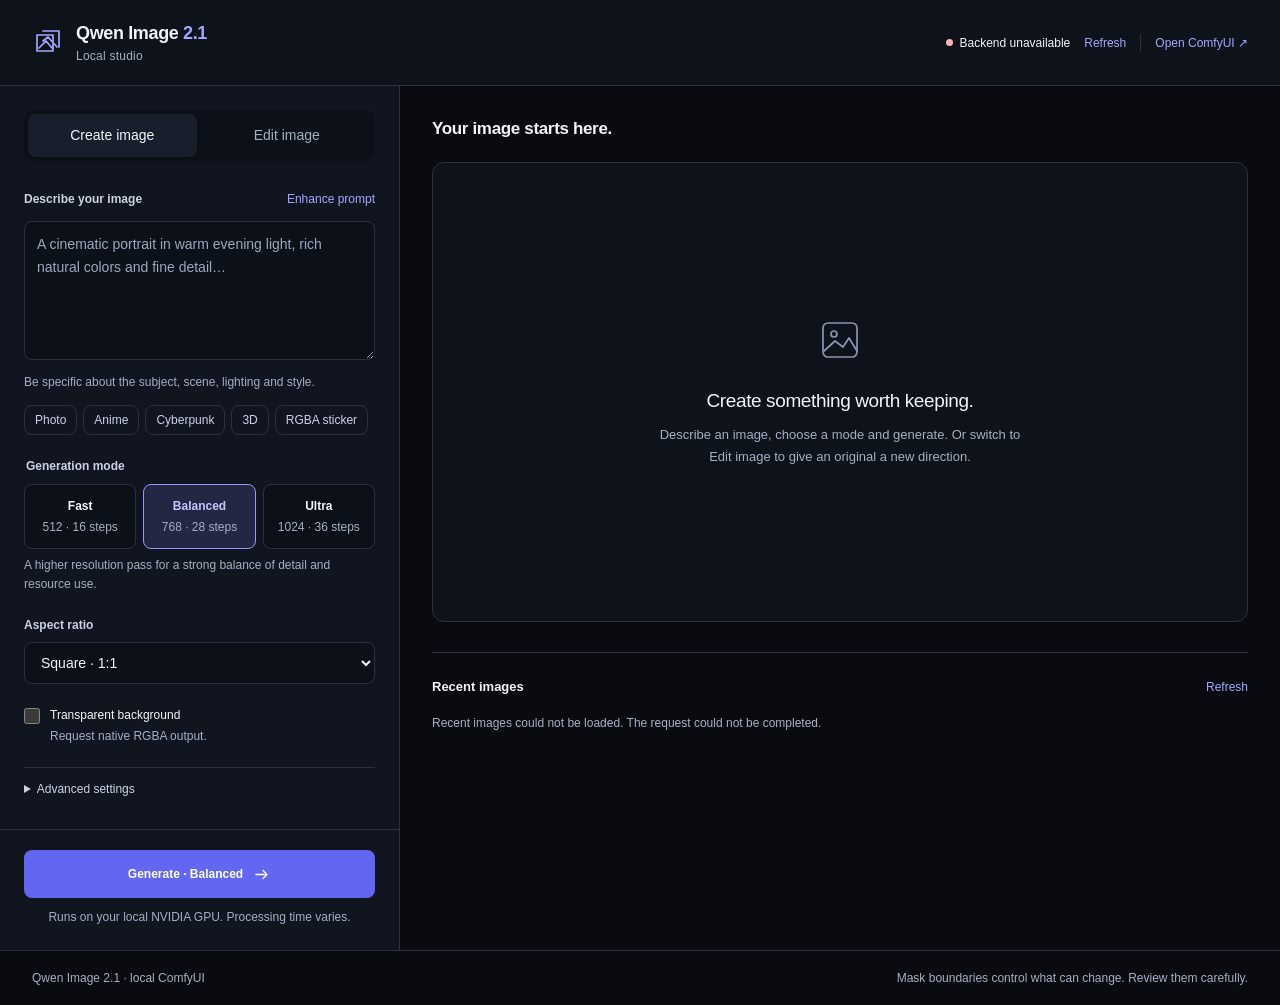
==== web/index.html @ e387edab "Initial commit: Qwen-Image-2.1 Studio with zero-trace privacy, multi-mode inference, and region pres" ====
<!doctype html>
<html lang="en">
<head>
  <meta charset="utf-8">
  <meta name="viewport" content="width=device-width,initial-scale=1">
  <meta name="color-scheme" content="dark">
  <title>Qwen Image 2.1 Studio</title>
  <link rel="stylesheet" href="/web/studio.css">
  <script src="/web/studio.js" defer></script>
</head>
<body>
  <header class="app-header">
    <a class="brand" href="/" aria-label="Qwen Image Studio home"><svg viewBox="0 0 32 32" aria-hidden="true"><path d="M5 8h16v16H5zM11 4h16v16M11 14l5-4 9 10M7 21l7-7 7 8"/></svg><span>Qwen Image <strong>2.1</strong><small>Local studio</small></span></a>
    <div class="header-tools"><span id="backendStatus" class="backend-status">Checking backend…</span><button id="refreshBackend" class="text-button" type="button">Refresh</button><a class="comfy-link" href="http://localhost:8188" target="_blank" rel="noopener">Open ComfyUI <span aria-hidden="true">↗</span></a></div>
  </header>
  <main class="studio-layout">
    <section class="controls" aria-label="Studio controls">
      <div class="task-tabs" role="tablist" aria-label="Workflow"><button id="createTab" class="task-tab selected" type="button" role="tab" aria-selected="true" aria-controls="controlBody" data-task="generate">Create image</button><button id="editTab" class="task-tab" type="button" role="tab" aria-selected="false" aria-controls="controlBody" data-task="edit">Edit image</button></div>
      <form id="studioForm" novalidate>
        <div id="controlBody" class="control-body" role="tabpanel" aria-labelledby="createTab">
          <div id="sourceSection" class="edit-only" hidden>
            <div class="label-row"><label for="sourceInput">Original image</label><button id="removeSource" type="button" class="text-button" hidden>Remove</button></div>
            <label id="sourceDrop" class="upload-zone" for="sourceInput"><svg viewBox="0 0 24 24" aria-hidden="true"><path d="M12 16V4m-4 4 4-4 4 4M4 15v5h16v-5"/></svg><span id="sourceFileLabel">Choose an image or drop it here</span><small>PNG, JPEG or WebP · up to 25 MB</small></label><input id="sourceInput" class="sr-only" type="file" accept="image/png,image/jpeg,image/webp">
            <div id="maskEditor" hidden>
              <div id="sourceStage" class="source-stage"><img id="sourcePreview" alt="Original image for editing"><canvas id="maskOverlay" aria-label="Paint editable image regions. Keyboard users can upload a mask below." tabindex="0"></canvas></div>
              <div class="editor-caption"><span id="sourceDimensions"></span><span>Pink = editable</span></div>
            </div>
          </div>
          <div class="prompt-section">
            <div class="label-row"><label id="promptLabel" for="prompt">Describe your image</label><button id="enhancePrompt" class="text-button" type="button">Enhance prompt</button></div>
            <textarea id="prompt" rows="5" maxlength="4000" required placeholder="A cinematic portrait in warm evening light, rich natural colors and fine detail…" aria-describedby="promptHint"></textarea>
            <p id="promptHint" class="hint">Be specific about the subject, scene, lighting and style.</p>
            <div id="styleChips" class="chips" aria-label="Prompt styles"><button type="button" data-style="photorealistic, natural cinematic lighting, detailed textures">Photo</button><button type="button" data-style="anime illustration, vibrant colors, detailed environment">Anime</button><button type="button" data-style="cyberpunk atmosphere, neon reflections, volumetric light">Cyberpunk</button><button type="button" data-style="cute 3D character, soft studio lighting, clay textures">3D</button><button id="stickerPreset" type="button">RGBA sticker</button></div>
            <div id="editChips" class="chips edit-only" hidden aria-label="Editing examples"><button type="button" data-example="Change my outfit to a black suit. Keep my face, pose, hands and background unchanged.">Black suit</button><button type="button" data-example="Add sunglasses to me. Keep everything else unchanged.">Sunglasses</button><button type="button" data-example="Replace my shoes with white sneakers. Keep everything else unchanged.">Shoes</button><button type="button" data-example="Add a delicate gold necklace. Keep my face and clothing unchanged.">Necklace</button><button type="button" data-example="Change my hairstyle. Keep my facial features, pose and background unchanged.">Hair</button></div>
          </div>
          <div id="editControls" class="edit-only edit-controls" hidden>
            <label class="check-row"><input id="preserve" type="checkbox" checked><span>Protect areas outside the edit mask<small>Copies untouched pixels from your original image.</small></span></label>
            <label for="editRegion">Area to change</label><select id="editRegion"><option value="auto">Detect from instruction</option><option value="outfit">Outfit</option><option value="top">Top / shirt</option><option value="shoes">Shoes</option><option value="eyewear">Eyewear</option><option value="necklace">Necklace</option><option value="hair">Hair</option><option value="background">Background</option><option value="manual">Paint a custom area</option><option value="global">Whole image</option></select>
            <div id="maskControls">
              <button id="findMask" type="button" class="secondary full-width">Find edit area</button>
              <p id="maskMessage" class="hint">Review the suggested area before editing. For new accessories, paint the area where they should appear.</p>
              <div id="brushTools" hidden>
                <div class="brush-actions" aria-label="Mask tools"><button id="paintTool" type="button" class="small-button selected" aria-pressed="true">Paint</button><button id="eraseTool" type="button" class="small-button" aria-pressed="false">Erase</button><button id="undoMask" type="button" class="small-button">Undo</button><button id="clearMask" type="button" class="small-button">Clear</button></div>
                <label class="brush-label" for="brushSize">Brush size <output id="brushValue">5%</output></label><input id="brushSize" type="range" min="1" max="20" value="5">
                <div class="label-row"><label class="mask-upload" for="maskInput">Upload mask PNG</label><input id="maskInput" class="sr-only" type="file" accept="image/png"><button id="acceptMask" type="button" class="secondary">Use reviewed mask</button></div>
                <p class="hint">White mask pixels allow changes; black pixels are protected. Brush input works with mouse, pen or touch.</p>
              </div>
              <p id="maskAccepted" class="success-text" hidden>Reviewed mask ready. Areas outside it will be preserved.</p>
            </div>
            <details><summary>Reference image <span class="muted">optional</span></summary><p class="hint">Add a clothing, accessory or appearance reference. Describe how it should be used in your instruction.</p><label id="referenceDrop" class="upload-zone compact" for="referenceInput"><span id="referenceFileLabel">Choose reference image</span></label><input id="referenceInput" class="sr-only" type="file" accept="image/png,image/jpeg,image/webp"><button id="removeReference" type="button" class="text-button" hidden>Remove reference</button></details>
          </div>
          <fieldset class="mode-fieldset"><legend>Generation mode</legend><div class="mode-buttons"><button type="button" data-mode="fast" aria-pressed="false"><strong>Fast</strong><span id="fastSpec">512 · 16 steps</span></button><button type="button" class="selected" data-mode="balanced" aria-pressed="true"><strong>Balanced</strong><span id="balancedSpec">768 · 28 steps</span></button><button type="button" data-mode="ultra" aria-pressed="false"><strong>Ultra</strong><span id="ultraSpec">1024 · 36 steps</span></button></div><p id="modeDescription" class="hint">A higher resolution pass for a strong balance of detail and resource use.</p></fieldset>
          <div class="generation-settings"><label for="aspectRatio">Aspect ratio</label><select id="aspectRatio"><option value="1:1">Square · 1:1</option><option value="16:9">Landscape · 16:9</option><option value="9:16">Portrait · 9:16</option><option value="4:3">Standard · 4:3</option><option value="3:2">Classic · 3:2</option></select></div>
          <label class="check-row"><input id="transparent" type="checkbox"><span>Transparent background<small>Request native RGBA output.</small></span></label>
          <details class="advanced"><summary>Advanced settings</summary><div class="settings-grid"><div><label for="seed">Seed</label><input id="seed" type="number" min="0" max="9007199254740991" step="1" placeholder="Random"><p class="hint">Keep the same seed to compare changes.</p></div><div><label for="steps">Steps override</label><input id="steps" type="number" min="1" max="100" step="1" placeholder="Mode default"><p class="hint">More steps increase processing time.</p></div></div></details>
          <div id="formError" class="notice error" role="alert" hidden></div>
        </div>
        <div class="run-bar"><button id="runButton" type="submit" class="primary"><span id="runLabel">Generate · Balanced</span><svg viewBox="0 0 24 24" aria-hidden="true"><path d="M5 12h14m-5-5 5 5-5 5"/></svg></button><p class="run-hint">Runs on your local NVIDIA GPU. Processing time varies.</p></div>
      </form>
    </section>
    <section class="output-workspace" aria-label="Image output">
      <div class="workspace-heading"><h1 id="workspaceTitle">Your image starts here.</h1><span id="resultSize" class="muted"></span></div>
      <div id="jobPanel" class="job-panel" aria-live="polite" hidden><div class="job-top"><div><strong id="jobPhase">Queued</strong><p id="jobDetail">Waiting for the local model…</p></div><button id="cancelJob" type="button" class="secondary">Cancel</button></div><progress id="jobProgress" aria-label="Generation progress"></progress><p id="jobElapsed" class="hint">The first run can take longer while models load.</p></div>
      <div id="outputError" class="notice error" role="alert" hidden></div>
      <div id="preview" class="preview">
        <div id="emptyState" class="empty-state"><svg viewBox="0 0 48 48" aria-hidden="true"><rect x="7" y="7" width="34" height="34" rx="5"/><circle cx="18" cy="18" r="3"/><path d="m8 35 11-10 8 6 6-9 8 13"/></svg><h2>Create something worth keeping.</h2><p>Describe an image, choose a mode and generate. Or switch to Edit image to give an original a new direction.</p></div>
        <div id="comparison" class="comparison" hidden><img id="resultImage" alt="Qwen generated result"><img id="beforeImage" class="before-image" alt="Original image before editing" hidden><div id="comparisonLine" class="comparison-line" hidden></div><span id="beforeBadge" class="image-badge before-badge" hidden>Original</span><span id="afterBadge" class="image-badge after-badge" hidden>Edited</span></div>
      </div>
      <div id="resultTools" hidden><div id="comparisonControls" class="comparison-controls" hidden><label for="compareRange">Original / edited</label><input id="compareRange" type="range" min="0" max="100" value="50" aria-label="Reveal original or edited image"><button id="toggleCompare" type="button" class="text-button" aria-pressed="true">Hide original</button></div><div class="result-actions"><a id="downloadImage" class="secondary" href="#" download="qwen-image.png">Download PNG</a><button id="editResult" type="button" class="secondary">Edit this image</button></div><p id="resultSummary" class="result-summary"></p><div id="resultWarnings" class="notice" hidden></div><details class="result-details"><summary>Generation details</summary><pre id="resultMetadata"></pre></details></div>
      <section class="history-section" aria-label="Recent images"><div class="history-heading"><h2>Recent images</h2><button id="refreshHistory" class="text-button" type="button">Refresh</button></div><p id="historyEmpty" class="hint">Your saved creations will appear here.</p><div id="historyGrid" class="history-grid"></div></section>
    </section>
  </main>
  <footer>Qwen Image 2.1 · local ComfyUI <span>Mask boundaries control what can change. Review them carefully.</span></footer>
</body>
</html>
---- web/studio.css ----
:root{color-scheme:dark;--bg:#090b10;--surface:#111520;--surface-high:#191e2c;--field:#0c1019;--border:#2a3040;--text:#f1f5f9;--muted:#a4afc2;--accent:#a3a7ff;--primary:#6366f1;--primary-hover:#7477ff;--error:#ffb3b3;--success:#95dbb8;--radius:12px;--space:20px;font-family:"Plus Jakarta Sans","Segoe UI",sans-serif;font-synthesis:none}
*{box-sizing:border-box}body{margin:0;background:var(--bg);color:var(--text);font-size:14px;line-height:1.5}button,input,textarea,select{font:inherit}button,a,input,textarea,select,summary{ -webkit-tap-highlight-color:transparent}button,a{touch-action:manipulation}button{cursor:pointer}button:disabled{cursor:wait;opacity:.5}a{color:var(--accent);text-underline-offset:3px}input,textarea{caret-color:var(--accent)}::selection{background:#4d5095;color:white}:focus-visible{outline:2px solid var(--accent);outline-offset:3px}[hidden]{display:none!important}h1,h2,p{margin:0}button,select,input,textarea{border-radius:8px}svg{fill:none;stroke:currentColor;stroke-width:1.7;stroke-linecap:round;stroke-linejoin:round}.sr-only{position:absolute;width:1px;height:1px;overflow:hidden;clip:rect(0,0,0,0);white-space:nowrap}.muted,.hint{color:var(--muted)}.hint{font-size:12px;line-height:1.6;margin-top:7px}.success-text{font-size:12px;color:var(--success);margin-top:8px}
.app-header{display:flex;align-items:center;justify-content:space-between;gap:20px;padding:20px 32px;border-bottom:1px solid var(--border);background:#0e121b}.brand{display:flex;align-items:center;gap:12px;text-decoration:none;color:var(--text);font-size:18px;font-weight:600;letter-spacing:-.02em}.brand>svg{width:32px;height:32px;color:var(--accent)}.brand strong{color:var(--accent);font-weight:600}.brand small{display:block;font-size:11px;font-weight:400;letter-spacing:.02em;color:var(--muted)}.header-tools{display:flex;gap:14px;align-items:center;font-size:12px}.backend-status{display:flex;gap:7px;align-items:center;max-width:260px}.backend-status:before{content:"";width:7px;height:7px;border-radius:50%;background:var(--muted);flex:none}.backend-status.ready:before{background:var(--success)}.backend-status.offline:before{background:var(--error)}.comfy-link{text-decoration:none;padding-left:14px;border-left:1px solid var(--border)}
.studio-layout{display:grid;grid-template-columns:400px minmax(0,1fr);max-width:1600px;margin:auto;min-height:calc(100vh - 160px)}.controls{border-right:1px solid var(--border);background:var(--surface)}.task-tabs{display:flex;gap:6px;margin:24px 24px 0;background:var(--field);padding:4px;border-radius:10px}.task-tab{flex:1;border:0;background:transparent;color:var(--muted);padding:11px}.task-tab.selected{background:var(--surface-high);color:var(--text)}.control-body{display:flex;flex-direction:column;gap:22px;padding:24px}.label-row{display:flex;justify-content:space-between;align-items:center;gap:10px;margin-bottom:8px}label,legend{font-size:12px;font-weight:600;color:#cbd3e2}input[type=number],textarea,select{width:100%;background:var(--field);color:var(--text);border:1px solid var(--border);padding:11px 12px}textarea{resize:vertical;min-height:128px;line-height:1.65}input::placeholder,textarea::placeholder{color:#9ca8bd;opacity:1}input:focus,textarea:focus,select:focus{border-color:var(--accent)}.text-button{padding:2px 0;background:none;border:0;color:var(--accent);font-size:12px;min-height:28px}.text-button:hover{text-decoration:underline}.chips{display:flex;gap:6px;flex-wrap:wrap;margin-top:12px}.chips button{background:transparent;color:#cbd3e2;border:1px solid var(--border);padding:5px 10px;font-size:11px}.chips button:hover{background:var(--surface-high);border-color:#5b6280}.upload-zone{display:flex;flex-direction:column;align-items:center;gap:5px;min-height:115px;justify-content:center;text-align:center;border:1px dashed #555e78;border-radius:var(--radius);padding:14px;cursor:pointer;background:var(--field);font-size:12px;overflow-wrap:anywhere}.upload-zone svg{width:24px;height:24px;color:var(--accent);margin-bottom:2px}.upload-zone small{font-size:11px;color:var(--muted);font-weight:400}.upload-zone:hover,.upload-zone.dragging{border-color:var(--accent);background:#191d35}.compact{min-height:65px}.upload-zone:focus-within{outline:2px solid var(--accent)}.source-stage{position:relative;margin-top:14px;background:var(--field);width:100%;border-radius:8px;overflow:hidden}.source-stage img{width:100%;height:auto;display:block}.source-stage canvas{position:absolute;inset:0;width:100%;height:100%;touch-action:none;cursor:crosshair}.editor-caption{display:flex;justify-content:space-between;margin-top:5px;font-size:10px;color:var(--muted);font-variant-numeric:tabular-nums}.editor-caption span:last-child{color:#e6a1d7}.edit-controls{display:flex;flex-direction:column;gap:10px}.check-row{display:flex;gap:10px;align-items:flex-start;color:var(--text);font-size:12px;font-weight:500;cursor:pointer}.check-row input{accent-color:var(--primary);width:16px;height:16px;margin:2px 0 0;flex:none}.check-row small{display:block;color:var(--muted);font-size:11px;font-weight:400;margin-top:3px}.brush-actions{display:flex;gap:6px;margin-top:14px}.small-button{background:var(--field);border:1px solid var(--border);color:var(--muted);padding:7px 10px;font-size:11px;min-height:34px}.small-button.selected{color:var(--accent);border-color:var(--primary);background:#222543}.brush-label{display:flex;justify-content:space-between;margin-top:12px}.mask-upload{color:var(--accent);text-decoration:underline;text-underline-offset:3px;cursor:pointer;font-weight:400}.mode-fieldset{border:0;padding:0;margin:0;min-width:0}.mode-fieldset legend{margin-bottom:9px}.mode-buttons{display:grid;grid-template-columns:repeat(3,minmax(0,1fr));gap:7px}.mode-buttons button{display:flex;flex-direction:column;align-items:center;gap:3px;border:1px solid var(--border);padding:12px 3px;background:var(--field);color:var(--text)}.mode-buttons strong{font-size:12px;font-weight:600}.mode-buttons span{font-size:10px;color:var(--muted);font-variant-numeric:tabular-nums;white-space:nowrap}.mode-buttons button.selected{border-color:#9599ff;background:#242744}.mode-buttons button.selected strong{color:#c4c6ff}.mode-buttons button:hover{border-color:#737995}.settings-grid{display:grid;grid-template-columns:1fr 1fr;gap:12px;margin-top:14px}.generation-settings label{display:block;margin-bottom:8px}details{border-top:1px solid var(--border);padding-top:12px}summary{cursor:pointer;color:#cbd3e2;font-size:12px;min-height:25px}summary .muted{font-weight:400;margin-left:5px}.run-bar{padding:20px 24px 24px;border-top:1px solid var(--border)}.primary,.secondary{display:inline-flex;align-items:center;justify-content:center;gap:9px;min-height:40px;text-decoration:none;font-size:12px;font-weight:600;border-radius:8px;padding:10px 14px}.primary{width:100%;background:var(--primary);color:white;border:0;min-height:48px}.primary svg{width:19px;height:19px}.primary:hover{background:var(--primary-hover)}.primary:active{background:#5255d8}.secondary{border:1px solid #40485d;background:var(--surface-high);color:var(--text)}.secondary:hover{border-color:#69738d;background:#242b3d}.full-width{width:100%}.run-hint{text-align:center;color:var(--muted);font-size:10px;margin-top:10px}.notice{font-size:12px;line-height:1.65;padding:12px 14px;background:#202535;border:1px solid #48516a;border-radius:8px;overflow-wrap:anywhere}.notice.error{color:var(--error);border-color:#71414a;background:#251a22}input[type=range]{width:100%;accent-color:var(--primary);min-height:32px}
.output-workspace{padding:28px 32px;min-width:0;display:flex;flex-direction:column;gap:18px}.workspace-heading{display:flex;align-items:center;justify-content:space-between;gap:15px;min-height:30px}.workspace-heading h1{font-size:17px;font-weight:600;letter-spacing:-.02em}.workspace-heading .muted{font-size:11px;font-variant-numeric:tabular-nums}.preview{background:#0e121b;min-height:460px;display:flex;align-items:center;justify-content:center;position:relative;border:1px solid var(--border);border-radius:var(--radius);overflow:hidden}.empty-state{padding:50px 32px;text-align:center;max-width:440px}.empty-state svg{width:48px;height:48px;color:#8d94b1;margin-bottom:17px}.empty-state h2{font-size:19px;font-weight:500;letter-spacing:-.02em;margin-bottom:8px}.empty-state p{color:var(--muted);font-size:13px;line-height:1.7}.preview.has-image{min-height:320px;background-color:#10141d;background-image:conic-gradient(#191e2a 25%,transparent 0 50%,#191e2a 0 75%,transparent 0);background-size:24px 24px}.comparison{position:relative;display:inline-block;max-width:100%;line-height:0}.comparison>img{display:block;max-width:100%;max-height:740px;object-fit:contain}.comparison .before-image{position:absolute;inset:0;width:100%;height:100%;object-fit:fill;clip-path:inset(0 50% 0 0)}.comparison-line{position:absolute;top:0;bottom:0;left:50%;width:2px;background:white;pointer-events:none}.image-badge{position:absolute;top:12px;background:#090b10d9;color:white;line-height:1.5;font-size:10px;padding:4px 8px;border-radius:5px}.before-badge{left:12px}.after-badge{right:12px}.comparison-controls{display:flex;align-items:center;gap:12px;margin-bottom:14px}.comparison-controls label{font-weight:400;white-space:nowrap}.comparison-controls input{flex:1;min-width:60px}.comparison-controls button{white-space:nowrap}.result-actions{display:flex;flex-wrap:wrap;gap:8px}.result-summary{color:var(--muted);font-size:11px;line-height:1.7;margin-top:13px;overflow-wrap:anywhere}.result-details{margin-top:14px}.result-details pre{font-family:Consolas,monospace;white-space:pre-wrap;overflow-wrap:anywhere;max-height:300px;overflow:auto;color:var(--muted);font-size:11px;line-height:1.6;padding:12px 0;margin:0}.job-panel{padding:16px;background:var(--surface);border:1px solid var(--border);border-radius:var(--radius)}.job-top{display:flex;align-items:center;justify-content:space-between;gap:16px}.job-top strong{font-size:13px;font-weight:600}.job-top p{font-size:11px;color:var(--muted);margin-top:4px}.job-panel progress{width:100%;height:5px;accent-color:var(--primary);display:block;margin-top:14px}.job-panel .hint{font-variant-numeric:tabular-nums}.history-section{margin-top:12px;border-top:1px solid var(--border);padding-top:20px}.history-heading{display:flex;justify-content:space-between;align-items:center;margin-bottom:13px}.history-heading h2{font-size:13px;font-weight:600}.history-grid{display:grid;grid-template-columns:repeat(auto-fill,minmax(116px,1fr));gap:12px}.history-item{min-width:0}.history-image{display:block;border:1px solid var(--border);background:var(--surface);padding:0;width:100%;border-radius:8px;overflow:hidden;aspect-ratio:1}.history-image img{display:block;object-fit:cover;width:100%;height:100%}.history-image:hover{border-color:var(--accent)}.history-item p{font-size:10px;margin-top:6px;color:var(--muted);white-space:nowrap;overflow:hidden;text-overflow:ellipsis}.history-item .text-button{font-size:10px}.history-toolbar{display:flex;justify-content:space-between;gap:6px}footer{display:flex;justify-content:space-between;gap:20px;padding:18px 32px;border-top:1px solid var(--border);font-size:10px;color:var(--muted)}
@media(min-width:1500px){.studio-layout{grid-template-columns:440px minmax(0,1fr)}.control-body{padding:28px}.task-tabs{margin:28px 28px 0}.run-bar{padding:24px 28px}.output-workspace{padding:32px 40px}}@media(max-width:1050px){.studio-layout{grid-template-columns:350px minmax(0,1fr)}.app-header{padding:18px 20px}.output-workspace{padding:24px 20px}.control-body{padding:20px}.task-tabs{margin:20px 20px 0}.run-bar{padding:18px 20px}.header-tools{gap:10px}.backend-status{max-width:180px}.preview{min-height:420px}.history-grid{grid-template-columns:repeat(auto-fill,minmax(90px,1fr))}}@media(max-width:760px){.studio-layout{display:block}.controls{border-right:0;border-bottom:1px solid var(--border)}.app-header{align-items:flex-start;gap:15px;flex-wrap:wrap}.header-tools{width:100%;justify-content:flex-start}.backend-status{max-width:none;flex:1}.brand{font-size:17px}.task-tabs{margin-top:20px}.control-body{gap:20px}.output-workspace{padding:24px 20px}.preview{min-height:350px}.preview.has-image{min-height:180px}.comparison>img{max-height:650px}.empty-state{padding:35px 25px}.workspace-heading h1{font-size:16px}.comparison-controls{flex-wrap:wrap;gap:8px}.comparison-controls label{font-size:11px}.comparison-controls button{font-size:11px}.history-grid{grid-template-columns:repeat(3,minmax(0,1fr))}footer{padding:18px 20px;flex-direction:column;gap:6px}.run-bar{padding-bottom:20px}.source-stage{max-width:420px;margin-left:auto;margin-right:auto}.mode-buttons span{font-size:11px}}@media(prefers-reduced-motion:no-preference){button,a{transition:background-color 150ms ease-out,border-color 150ms ease-out,color 150ms ease-out}.job-panel{animation:status-appear 180ms ease-out}@keyframes status-appear{from{opacity:.7}to{opacity:1}}}
.brand small,.upload-zone small,.check-row small,.editor-caption,.mode-buttons span,.run-hint,.workspace-heading .muted,.image-badge,.result-summary,.result-details pre,.job-top p,.history-item p,.history-item .text-button,footer,.chips button,.small-button{font-size:12px}
.controls:has(#sourceInput:focus-visible) #sourceDrop,.controls:has(#referenceInput:focus-visible) #referenceDrop,.label-row:has(#maskInput:focus-visible) .mask-upload{outline:2px solid var(--accent);outline-offset:3px}
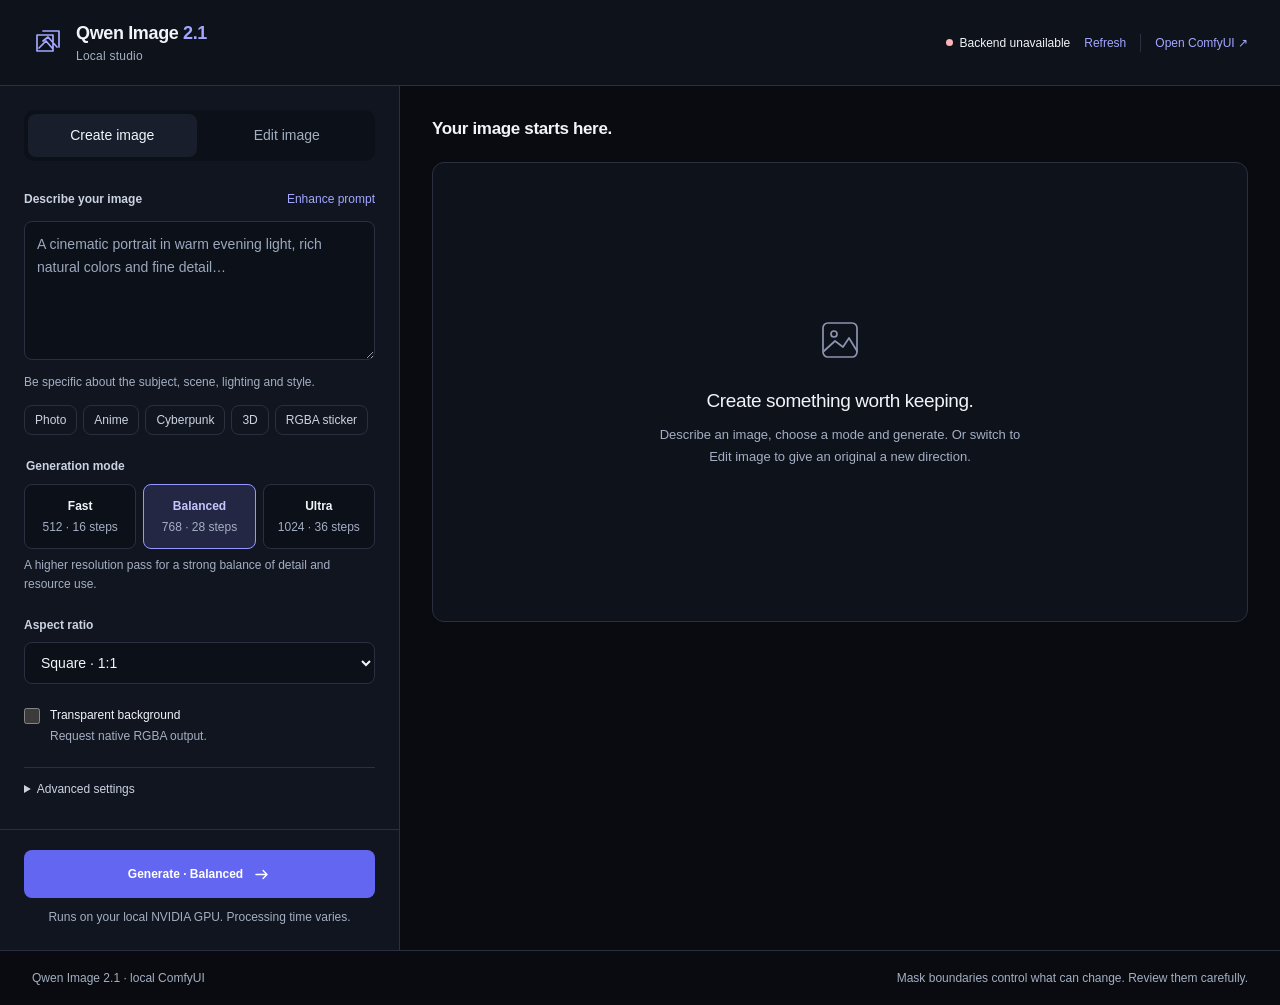
==== commit add4e641: "Add all-in-one run_all.bat launcher and enhance start_studio.bat" ====
--- a/web/index.html
+++ b/web/index.html
@@ -67,7 +67,6 @@
         <div id="comparison" class="comparison" hidden><img id="resultImage" alt="Qwen generated result"><img id="beforeImage" class="before-image" alt="Original image before editing" hidden><div id="comparisonLine" class="comparison-line" hidden></div><span id="beforeBadge" class="image-badge before-badge" hidden>Original</span><span id="afterBadge" class="image-badge after-badge" hidden>Edited</span></div>
       </div>
       <div id="resultTools" hidden><div id="comparisonControls" class="comparison-controls" hidden><label for="compareRange">Original / edited</label><input id="compareRange" type="range" min="0" max="100" value="50" aria-label="Reveal original or edited image"><button id="toggleCompare" type="button" class="text-button" aria-pressed="true">Hide original</button></div><div class="result-actions"><a id="downloadImage" class="secondary" href="#" download="qwen-image.png">Download PNG</a><button id="editResult" type="button" class="secondary">Edit this image</button></div><p id="resultSummary" class="result-summary"></p><div id="resultWarnings" class="notice" hidden></div><details class="result-details"><summary>Generation details</summary><pre id="resultMetadata"></pre></details></div>
-      <section class="history-section" aria-label="Recent images"><div class="history-heading"><h2>Recent images</h2><button id="refreshHistory" class="text-button" type="button">Refresh</button></div><p id="historyEmpty" class="hint">Your saved creations will appear here.</p><div id="historyGrid" class="history-grid"></div></section>
     </section>
   </main>
   <footer>Qwen Image 2.1 · local ComfyUI <span>Mask boundaries control what can change. Review them carefully.</span></footer>
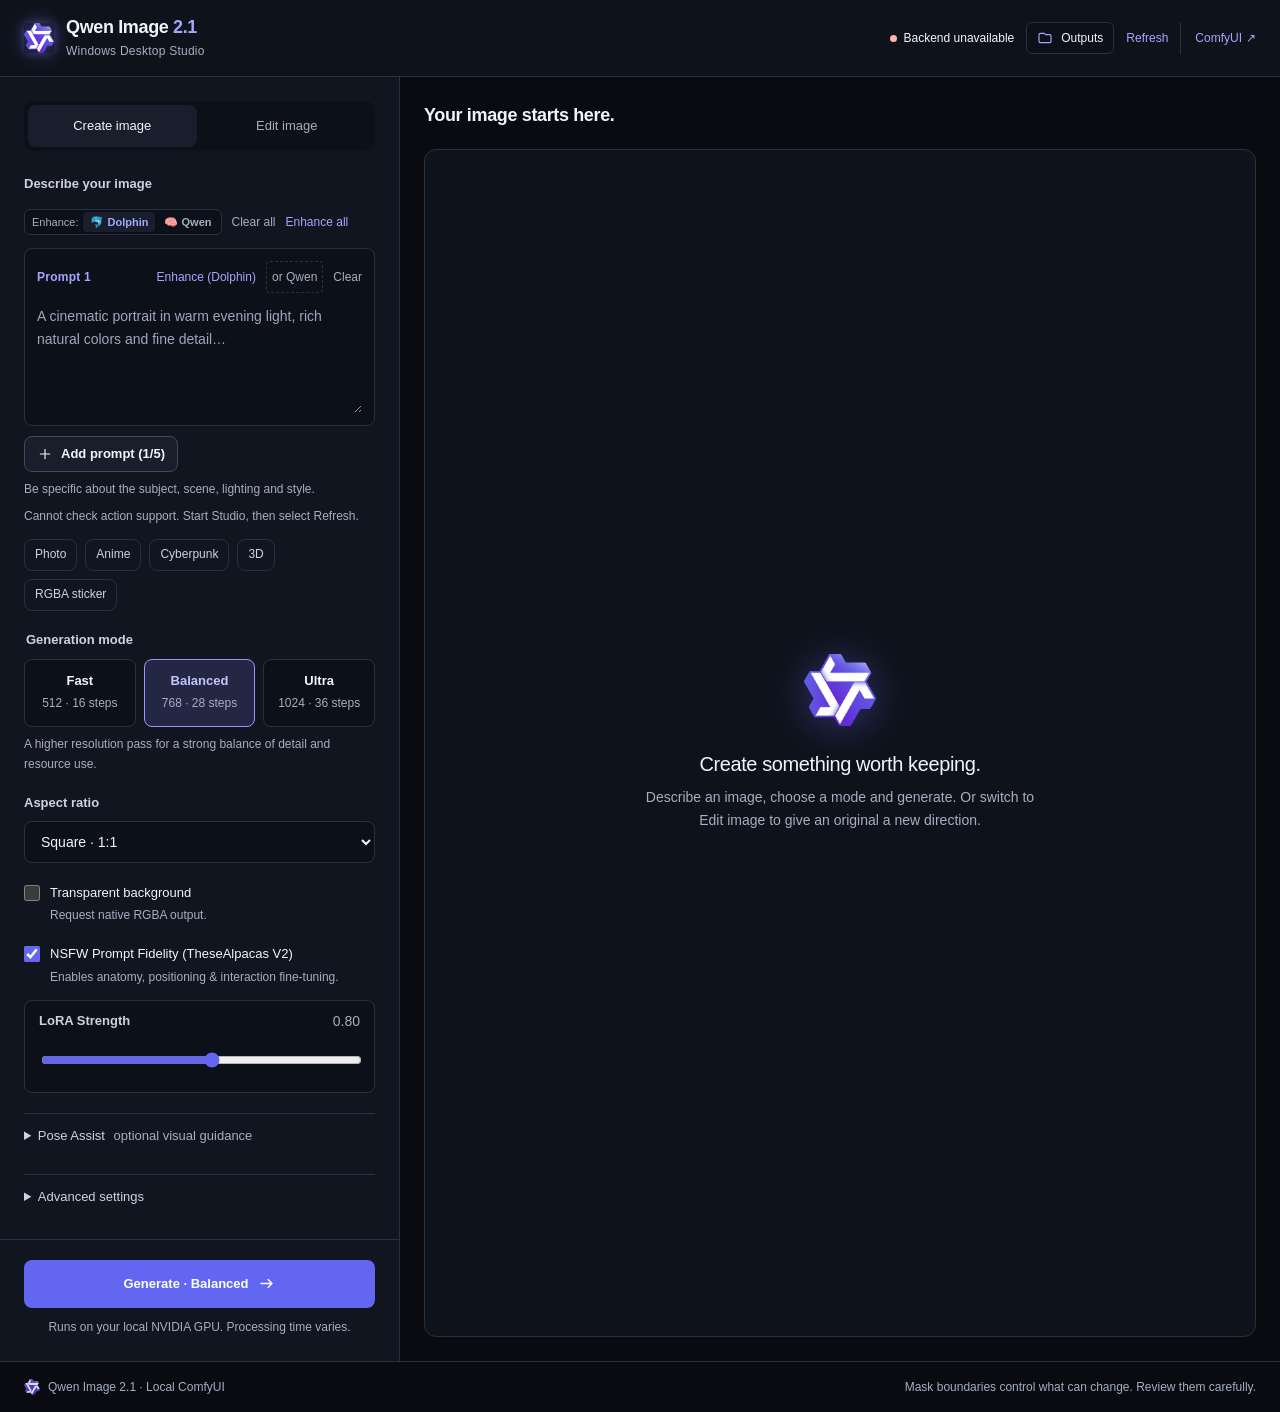
==== commit 40dd5f95: "feat: Clean codebase, remove redundant artifacts, and update studio modules" ====
--- a/web/index.html
+++ b/web/index.html
@@ -5,18 +5,36 @@
   <meta name="viewport" content="width=device-width,initial-scale=1">
   <meta name="color-scheme" content="dark">
   <title>Qwen Image 2.1 Studio</title>
-  <link rel="stylesheet" href="/web/studio.css">
-  <script src="/web/studio.js" defer></script>
+  <link rel="icon" type="image/x-icon" href="/web/favicon.ico">
+  <link rel="shortcut icon" href="/web/favicon.ico">
+  <link rel="stylesheet" href="/web/studio.css?v=prompt-cleanup-v1">
+  <link rel="stylesheet" href="/web/layout.css?v=pose-assist-description-1">
+  <script src="/web/studio.js?v=pose-assist-description-1" defer></script>
 </head>
 <body>
   <header class="app-header">
-    <a class="brand" href="/" aria-label="Qwen Image Studio home"><svg viewBox="0 0 32 32" aria-hidden="true"><path d="M5 8h16v16H5zM11 4h16v16M11 14l5-4 9 10M7 21l7-7 7 8"/></svg><span>Qwen Image <strong>2.1</strong><small>Local studio</small></span></a>
-    <div class="header-tools"><span id="backendStatus" class="backend-status">Checking backend…</span><button id="refreshBackend" class="text-button" type="button">Refresh</button><a class="comfy-link" href="http://localhost:8188" target="_blank" rel="noopener">Open ComfyUI <span aria-hidden="true">↗</span></a></div>
+    <a class="brand" href="/" aria-label="Qwen Image Studio home">
+      <img src="/assets/qwen_icon.png" class="brand-icon qwen-brand-logo" alt="Qwen" width="30" height="30">
+      <span>Qwen Image <strong>2.1</strong><small>Windows Desktop Studio</small></span>
+    </a>
+    <div class="header-tools">
+      <div id="hardwareStats" class="hardware-stats">
+        <span id="gpuStatBadge" class="hw-badge" hidden><span class="hw-dot"></span><span id="gpuStatText">GPU</span></span>
+        <span id="ramStatBadge" class="hw-badge hw-badge-secondary" hidden><span id="ramStatText">RAM</span></span>
+      </div>
+      <span id="backendStatus" class="backend-status">Checking backend…</span>
+      <button id="openOutputsFolder" class="header-action-button" type="button" title="Open Outputs Folder in Windows File Explorer (Ctrl+Shift+O)">
+        <svg viewBox="0 0 24 24" aria-hidden="true" width="13" height="13"><path d="M3 7v10a2 2 0 002 2h14a2 2 0 002-2V9a2 2 0 00-2-2h-6l-2-2H5a2 2 0 00-2 2z"/></svg>
+        <span>Outputs</span>
+      </button>
+      <button id="refreshBackend" class="text-button" type="button">Refresh</button>
+      <a class="comfy-link" href="http://localhost:8188" target="_blank" rel="noopener">ComfyUI <span aria-hidden="true">↗</span></a>
+    </div>
   </header>
   <main class="studio-layout">
     <section class="controls" aria-label="Studio controls">
       <div class="task-tabs" role="tablist" aria-label="Workflow"><button id="createTab" class="task-tab selected" type="button" role="tab" aria-selected="true" aria-controls="controlBody" data-task="generate">Create image</button><button id="editTab" class="task-tab" type="button" role="tab" aria-selected="false" aria-controls="controlBody" data-task="edit">Edit image</button></div>
-      <form id="studioForm" novalidate>
+      <form id="studioForm" novalidate autocomplete="off">
         <div id="controlBody" class="control-body" role="tabpanel" aria-labelledby="createTab">
           <div id="sourceSection" class="edit-only" hidden>
             <div class="label-row"><label for="sourceInput">Original image</label><button id="removeSource" type="button" class="text-button" hidden>Remove</button></div>
@@ -27,32 +45,111 @@
             </div>
           </div>
           <div class="prompt-section">
-            <div class="label-row"><label id="promptLabel" for="prompt">Describe your image</label><button id="enhancePrompt" class="text-button" type="button">Enhance prompt</button></div>
-            <textarea id="prompt" rows="5" maxlength="4000" required placeholder="A cinematic portrait in warm evening light, rich natural colors and fine detail…" aria-describedby="promptHint"></textarea>
+            <div class="label-row">
+              <label id="promptLabel" for="prompt">Describe your image</label>
+              <div class="prompt-header-actions">
+                <div class="enhancer-selector" id="enhancerSelector" role="group" aria-label="Enhancer model selection" title="Choose which model enhances your prompts">
+                  <span class="enhancer-selector-label">Enhance:</span>
+                  <button type="button" id="enhancerDolphinBtn" class="enhancer-toggle-btn active" data-enhancer="dolphin" title="Enhance prompts with Dolphin (Creative, detailed rewrite)">🐬 Dolphin</button>
+                  <button type="button" id="enhancerQwenBtn" class="enhancer-toggle-btn" data-enhancer="qwen" title="Expand existing subjects and actions into a Qwen-ready description without choosing a new style">🧠 Qwen</button>
+                </div>
+                <button id="clearAllPromptsBtn" class="text-button" type="button" title="Clear all prompts">Clear all</button>
+                <button id="enhanceAllBtn" class="text-button" type="button" title="Enhance all entered prompts using the local prompt enhancer">Enhance all</button>
+                <button id="undoEnhanceAllBtn" class="text-button" type="button" hidden>Undo all</button>
+              </div>
+            </div>
+            <p id="enhanceAllStatus" class="hint" role="status" hidden></p>
+            <div id="promptsList" class="prompts-list" role="list" aria-label="List of prompts">
+              <!-- Cards dynamically managed by studio.js -->
+              <div class="prompt-card" data-index="0" role="listitem">
+                <div class="prompt-card-header">
+                  <span class="prompt-card-label">Prompt 1</span>
+                  <div class="prompt-card-tools">
+                    <button type="button" class="text-button card-enhance-btn" data-action="enhance">Enhance</button>
+                    <button type="button" class="text-button card-alt-enhance-btn" data-action="alt-enhance" title="Enhance with alternate model">or Qwen</button>
+                    <button type="button" class="text-button card-undo-btn" data-action="undo" hidden>Undo</button>
+                    <button type="button" class="text-button card-clear-btn" data-action="clear" title="Clear prompt 1">Clear</button>
+                    <button type="button" class="text-button card-remove-btn" data-action="remove" hidden aria-label="Remove prompt 1">Remove</button>
+                  </div>
+                </div>
+                <textarea id="prompt" class="prompt-textarea" rows="4" maxlength="4000" required placeholder="A cinematic portrait in warm evening light, rich natural colors and fine detail…" aria-describedby="promptHint" autocomplete="off" spellcheck="false"></textarea>
+                <p class="card-status hint" role="status" hidden></p>
+              </div>
+            </div>
+            <div class="prompt-list-controls">
+              <button id="addPromptBtn" class="secondary small-button" type="button">
+                <svg viewBox="0 0 24 24" aria-hidden="true" width="16" height="16"><path d="M12 5v14M5 12h14"/></svg><span>Add prompt (<span id="promptCount">1</span>/5)</span>
+              </button>
+            </div>
             <p id="promptHint" class="hint">Be specific about the subject, scene, lighting and style.</p>
+            <p id="actionUnderstandingStatus" class="hint" role="status">Checking action and body-part support…</p>
             <div id="styleChips" class="chips" aria-label="Prompt styles"><button type="button" data-style="photorealistic, natural cinematic lighting, detailed textures">Photo</button><button type="button" data-style="anime illustration, vibrant colors, detailed environment">Anime</button><button type="button" data-style="cyberpunk atmosphere, neon reflections, volumetric light">Cyberpunk</button><button type="button" data-style="cute 3D character, soft studio lighting, clay textures">3D</button><button id="stickerPreset" type="button">RGBA sticker</button></div>
             <div id="editChips" class="chips edit-only" hidden aria-label="Editing examples"><button type="button" data-example="Change my outfit to a black suit. Keep my face, pose, hands and background unchanged.">Black suit</button><button type="button" data-example="Add sunglasses to me. Keep everything else unchanged.">Sunglasses</button><button type="button" data-example="Replace my shoes with white sneakers. Keep everything else unchanged.">Shoes</button><button type="button" data-example="Add a delicate gold necklace. Keep my face and clothing unchanged.">Necklace</button><button type="button" data-example="Change my hairstyle. Keep my facial features, pose and background unchanged.">Hair</button></div>
           </div>
           <div id="editControls" class="edit-only edit-controls" hidden>
             <label class="check-row"><input id="preserve" type="checkbox" checked><span>Protect areas outside the edit mask<small>Copies untouched pixels from your original image.</small></span></label>
-            <label for="editRegion">Area to change</label><select id="editRegion"><option value="auto">Detect from instruction</option><option value="outfit">Outfit</option><option value="top">Top / shirt</option><option value="shoes">Shoes</option><option value="eyewear">Eyewear</option><option value="necklace">Necklace</option><option value="hair">Hair</option><option value="background">Background</option><option value="manual">Paint a custom area</option><option value="global">Whole image</option></select>
-            <div id="maskControls">
-              <button id="findMask" type="button" class="secondary full-width">Find edit area</button>
-              <p id="maskMessage" class="hint">Review the suggested area before editing. For new accessories, paint the area where they should appear.</p>
-              <div id="brushTools" hidden>
-                <div class="brush-actions" aria-label="Mask tools"><button id="paintTool" type="button" class="small-button selected" aria-pressed="true">Paint</button><button id="eraseTool" type="button" class="small-button" aria-pressed="false">Erase</button><button id="undoMask" type="button" class="small-button">Undo</button><button id="clearMask" type="button" class="small-button">Clear</button></div>
-                <label class="brush-label" for="brushSize">Brush size <output id="brushValue">5%</output></label><input id="brushSize" type="range" min="1" max="20" value="5">
-                <div class="label-row"><label class="mask-upload" for="maskInput">Upload mask PNG</label><input id="maskInput" class="sr-only" type="file" accept="image/png"><button id="acceptMask" type="button" class="secondary">Use reviewed mask</button></div>
-                <p class="hint">White mask pixels allow changes; black pixels are protected. Brush input works with mouse, pen or touch.</p>
-              </div>
-              <p id="maskAccepted" class="success-text" hidden>Reviewed mask ready. Areas outside it will be preserved.</p>
-            </div>
+            <label for="editRegion">Area to change</label>
+            <select id="editRegion">
+              <option value="auto">Detect from instruction (Automatic)</option>
+              <option value="outfit">Outfit / Clothes</option>
+              <option value="top">Top / Shirt / Jacket</option>
+              <option value="shoes">Shoes / Footwear</option>
+              <option value="eyewear">Eyewear / Sunglasses</option>
+              <option value="necklace">Necklace / Pendant</option>
+              <option value="hair">Hair / Hairstyle</option>
+              <option value="background">Background</option>
+              <option value="manual">Paint a custom area</option>
+              <option value="global">Whole image (Global edit)</option>
+            </select>
+            <p id="maskMessage" class="hint">Auto detects supported clothes/accessory areas. Movement edits use the whole image; exact outside-pixel preservation requires a reviewed mask.</p>
+            <div id="repairControls" hidden><label for="repairKind">Repair target</label><select id="repairKind"><option value="hand">Hand / wrist</option><option value="leg">Leg / foot</option><option value="contact">Interaction / contact</option></select><p id="repairHint" class="hint">Paint the defect and enough connected joint/context. Review the mask before submitting one repair.</p><button id="cancelRepair" type="button" class="text-button">Leave repair mode</button></div>
+            <details id="manualMaskDetails" class="manual-mask-details">
+              <summary>Manual mask adjustments <span class="muted">optional override</span></summary>
+              <div id="maskControls">
+                <button id="findMask" type="button" class="secondary full-width">Preview auto edit area</button>
+                <div id="brushTools">
+                  <div class="brush-actions" aria-label="Mask tools">
+                    <button id="paintTool" type="button" class="small-button selected" aria-pressed="true">Paint</button>
+                    <button id="eraseTool" type="button" class="small-button" aria-pressed="false">Erase</button>
+                    <button id="undoMask" type="button" class="small-button">Undo</button>
+                    <button id="clearMask" type="button" class="small-button">Clear</button>
+                  </div>
+                  <label class="brush-label" for="brushSize">Brush size <output id="brushValue">5%</output></label>
+                  <input id="brushSize" type="range" min="1" max="20" value="5">
+                  <div class="label-row">
+                    <label class="mask-upload" for="maskInput">Upload mask PNG</label>
+                    <input id="maskInput" class="sr-only" type="file" accept="image/png">
+                    <button id="acceptMask" type="button" class="secondary">Use manual mask</button>
+                  </div>
+                  <p class="hint">White = change; black = preserve original. Paint directly with mouse or touch.</p>
+                </div>
+                <p id="maskAccepted" class="success-text" hidden>Manual mask active. It will override automatic detection.</p>
+              </div>
+            </details>
             <details><summary>Reference image <span class="muted">optional</span></summary><p class="hint">Add a clothing, accessory or appearance reference. Describe how it should be used in your instruction.</p><label id="referenceDrop" class="upload-zone compact" for="referenceInput"><span id="referenceFileLabel">Choose reference image</span></label><input id="referenceInput" class="sr-only" type="file" accept="image/png,image/jpeg,image/webp"><button id="removeReference" type="button" class="text-button" hidden>Remove reference</button></details>
           </div>
           <fieldset class="mode-fieldset"><legend>Generation mode</legend><div class="mode-buttons"><button type="button" data-mode="fast" aria-pressed="false"><strong>Fast</strong><span id="fastSpec">512 · 16 steps</span></button><button type="button" class="selected" data-mode="balanced" aria-pressed="true"><strong>Balanced</strong><span id="balancedSpec">768 · 28 steps</span></button><button type="button" data-mode="ultra" aria-pressed="false"><strong>Ultra</strong><span id="ultraSpec">1024 · 36 steps</span></button></div><p id="modeDescription" class="hint">A higher resolution pass for a strong balance of detail and resource use.</p></fieldset>
-          <div class="generation-settings"><label for="aspectRatio">Aspect ratio</label><select id="aspectRatio"><option value="1:1">Square · 1:1</option><option value="16:9">Landscape · 16:9</option><option value="9:16">Portrait · 9:16</option><option value="4:3">Standard · 4:3</option><option value="3:2">Classic · 3:2</option></select></div>
+          <div class="generation-settings"><label for="aspectRatio">Aspect ratio</label><select id="aspectRatio"><option value="1:1">Square · 1:1</option><option value="16:9">Landscape · 16:9</option><option value="9:16">Portrait · 9:16</option><option value="4:3">Standard · 4:3</option><option value="3:4">Standard portrait · 3:4</option><option value="3:2">Classic · 3:2</option><option value="2:3">Classic portrait · 2:3</option></select></div>
           <label class="check-row"><input id="transparent" type="checkbox"><span>Transparent background<small>Request native RGBA output.</small></span></label>
-          <details class="advanced"><summary>Advanced settings</summary><div class="settings-grid"><div><label for="seed">Seed</label><input id="seed" type="number" min="0" max="9007199254740991" step="1" placeholder="Random"><p class="hint">Keep the same seed to compare changes.</p></div><div><label for="steps">Steps override</label><input id="steps" type="number" min="1" max="100" step="1" placeholder="Mode default"><p class="hint">More steps increase processing time.</p></div></div></details>
+          <label class="check-row"><input id="loraToggle" type="checkbox" checked><span>NSFW Prompt Fidelity (TheseAlpacas V2)<small>Enables anatomy, positioning & interaction fine-tuning.</small></span></label>
+          <div id="loraStrengthContainer" class="lora-slider-row">
+            <div class="label-row"><label for="loraStrength">LoRA Strength</label><span id="loraStrengthVal" class="muted">0.80</span></div>
+            <input id="loraStrength" type="range" min="0" max="1.5" step="0.05" value="0.80">
+          </div>
+          <details id="poseAssistDetails" class="advanced"><summary>Pose Assist <span class="muted">optional visual guidance</span></summary>
+            <label class="check-row"><input id="poseEnabled" type="checkbox"><span>Use a reviewed pose reference<small>Native Qwen image guidance; not a guarantee of correct anatomy.</small></span></label>
+            <div id="poseControls" hidden>
+              <label id="poseDrop" class="upload-zone compact" for="poseInput"><span id="poseFileLabel">Choose pose photograph or skeleton PNG</span></label>
+              <input id="poseInput" class="sr-only" type="file" accept="image/png,image/jpeg,image/webp">
+              <img id="posePreview" class="pose-preview" alt="Pose reference to review before generation" hidden>
+              <a id="poseOpen" class="text-button" target="_blank" rel="noopener" hidden>Open full-size pose reference</a>
+              <button id="removePose" type="button" class="text-button" hidden>Remove pose reference</button>
+              <label for="poseOrder">Subject assignment</label><select id="poseOrder"><option value="same">Same subject order as the reference</option><option value="swap">Swap the two subjects (two-person references only)</option></select>
+              <label class="check-row"><input id="poseReviewed" type="checkbox"><span>I reviewed the pose and subject assignment<small>Check joints, contact and overlapping people. Pose changes may change the background.</small></span></label>
+              <p id="poseAvailability" class="hint">Prefer a photograph for overlapping people and contact. Skeleton uploads are experimental and may miss pose, identity or clothing instructions. Automatic DWPose extraction and heavy ControlNet are not enabled.</p>
+            </div>
+          </details>
+          <details class="advanced"><summary>Advanced settings</summary><div class="settings-grid"><div><label for="seed">Seed</label><input id="seed" type="number" min="0" max="9007199254740991" step="1" placeholder="Random"><p class="hint">Keep the same seed to compare changes.</p></div><div><label for="steps">Steps override</label><input id="steps" type="number" min="1" max="100" step="1" placeholder="Mode default"><p class="hint">More steps increase processing time.</p></div></div><label for="enhancementStyle">Enhance behavior</label><select id="enhancementStyle"><option value="describe">Qwen description · expand existing ideas</option><option value="polish">Polish only · grammar and clarity</option></select><p class="hint">Neither mode selects an unrequested style. Review descriptive additions before generating.</p></details>
           <div id="formError" class="notice error" role="alert" hidden></div>
         </div>
         <div class="run-bar"><button id="runButton" type="submit" class="primary"><span id="runLabel">Generate · Balanced</span><svg viewBox="0 0 24 24" aria-hidden="true"><path d="M5 12h14m-5-5 5 5-5 5"/></svg></button><p class="run-hint">Runs on your local NVIDIA GPU. Processing time varies.</p></div>
@@ -60,15 +157,68 @@
     </section>
     <section class="output-workspace" aria-label="Image output">
       <div class="workspace-heading"><h1 id="workspaceTitle">Your image starts here.</h1><span id="resultSize" class="muted"></span></div>
-      <div id="jobPanel" class="job-panel" aria-live="polite" hidden><div class="job-top"><div><strong id="jobPhase">Queued</strong><p id="jobDetail">Waiting for the local model…</p></div><button id="cancelJob" type="button" class="secondary">Cancel</button></div><progress id="jobProgress" aria-label="Generation progress"></progress><p id="jobElapsed" class="hint">The first run can take longer while models load.</p></div>
+      <div id="jobPanel" class="job-panel" aria-live="polite" hidden>
+        <div class="job-top">
+          <div>
+            <strong id="jobPhase">Queued</strong>
+            <p id="jobDetail">Waiting for the local model…</p>
+          </div>
+          <button id="cancelJob" type="button" class="secondary">Cancel</button>
+        </div>
+        <div id="batchProgressRow" class="batch-progress-row" hidden>
+          <span id="batchStepBadge" class="batch-badge">Image 1 of 5</span>
+          <span id="batchPercentText" class="muted">0%</span>
+        </div>
+        <progress id="jobProgress" aria-label="Generation progress"></progress>
+        <p id="jobElapsed" class="hint">The first run can take longer while models load.</p>
+      </div>
+      <div id="batchGallerySection" class="batch-gallery-section" hidden>
+        <div class="batch-gallery-header">
+          <div class="batch-gallery-title">
+            <strong>Batch Gallery</strong>
+            <span id="batchGalleryCount" class="batch-count-pill">0/0</span>
+          </div>
+          <div class="batch-gallery-actions">
+            <button id="downloadAllBtn" class="text-button" type="button">Download all</button>
+          </div>
+        </div>
+        <div id="batchGallery" class="batch-gallery" role="tablist" aria-label="Batch images"></div>
+      </div>
       <div id="outputError" class="notice error" role="alert" hidden></div>
+      <button id="repairResult" type="button" class="secondary" hidden>Repair a hand, leg or contact area</button>
       <div id="preview" class="preview">
-        <div id="emptyState" class="empty-state"><svg viewBox="0 0 48 48" aria-hidden="true"><rect x="7" y="7" width="34" height="34" rx="5"/><circle cx="18" cy="18" r="3"/><path d="m8 35 11-10 8 6 6-9 8 13"/></svg><h2>Create something worth keeping.</h2><p>Describe an image, choose a mode and generate. Or switch to Edit image to give an original a new direction.</p></div>
+        <div id="emptyState" class="empty-state">
+          <img src="/assets/qwen_icon.png" class="empty-state-qwen-logo" alt="Qwen Logo" width="72" height="72">
+          <h2>Create something worth keeping.</h2>
+          <p>Describe an image, choose a mode and generate. Or switch to Edit image to give an original a new direction.</p>
+        </div>
+        <div id="previewLoading" class="preview-loading" hidden>
+          <div class="loading-card">
+            <div class="loading-logo-wrap">
+              <img src="/assets/qwen_icon.png" class="loading-qwen-logo" alt="Qwen AI Generating" width="76" height="76">
+              <div class="loading-glow"></div>
+              <div class="loading-spinner"></div>
+            </div>
+            <div class="loading-content">
+              <h3 id="loadingTitle">Generating your image…</h3>
+              <p id="loadingPhase">Starting local Qwen Image 2.1 model…</p>
+            </div>
+            <div class="loading-bar-wrap">
+              <div id="loadingProgressTrack" class="loading-progress-track">
+                <div id="loadingProgressBar" class="loading-progress-bar indeterminate"></div>
+              </div>
+              <div class="loading-meta-row">
+                <span id="loadingStepDetail" class="loading-step-detail">Preparing latent space…</span>
+                <span id="loadingTimer" class="loading-timer">0s</span>
+              </div>
+            </div>
+          </div>
+        </div>
         <div id="comparison" class="comparison" hidden><img id="resultImage" alt="Qwen generated result"><img id="beforeImage" class="before-image" alt="Original image before editing" hidden><div id="comparisonLine" class="comparison-line" hidden></div><span id="beforeBadge" class="image-badge before-badge" hidden>Original</span><span id="afterBadge" class="image-badge after-badge" hidden>Edited</span></div>
       </div>
-      <div id="resultTools" hidden><div id="comparisonControls" class="comparison-controls" hidden><label for="compareRange">Original / edited</label><input id="compareRange" type="range" min="0" max="100" value="50" aria-label="Reveal original or edited image"><button id="toggleCompare" type="button" class="text-button" aria-pressed="true">Hide original</button></div><div class="result-actions"><a id="downloadImage" class="secondary" href="#" download="qwen-image.png">Download PNG</a><button id="editResult" type="button" class="secondary">Edit this image</button></div><p id="resultSummary" class="result-summary"></p><div id="resultWarnings" class="notice" hidden></div><details class="result-details"><summary>Generation details</summary><pre id="resultMetadata"></pre></details></div>
+      <div id="resultTools" hidden><div id="comparisonControls" class="comparison-controls" hidden><label for="compareRange">Original / edited</label><input id="compareRange" type="range" min="0" max="100" value="50" aria-label="Reveal original or edited image"><button id="toggleCompare" type="button" class="text-button" aria-pressed="true">Hide original</button></div><div class="result-actions"><a id="downloadImage" class="secondary" href="#" download="qwen-image.png">Download PNG</a><button id="revealInExplorer" type="button" class="secondary" title="Highlight image in Windows File Explorer"><svg viewBox="0 0 24 24" aria-hidden="true" width="14" height="14" style="margin-right:4px;"><path d="M3 7v10a2 2 0 002 2h14a2 2 0 002-2V9a2 2 0 00-2-2h-6l-2-2H5a2 2 0 00-2 2z"/></svg>Show in folder</button><button id="editResult" type="button" class="secondary">Edit this image</button></div><p id="resultSummary" class="result-summary"></p><div id="resultWarnings" class="notice" hidden></div><details class="result-details"><summary>Generation details</summary><pre id="resultMetadata"></pre></details></div>
     </section>
   </main>
-  <footer>Qwen Image 2.1 · local ComfyUI <span>Mask boundaries control what can change. Review them carefully.</span></footer>
+  <footer class="app-footer"><div class="footer-left"><img src="/assets/qwen_icon.png" alt="" width="16" height="16"><span>Qwen Image 2.1 · Local ComfyUI</span></div><span>Mask boundaries control what can change. Review them carefully.</span></footer>
 </body>
 </html>
--- a/web/studio.css
+++ b/web/studio.css
@@ -6,3 +6,93 @@
 @media(min-width:1500px){.studio-layout{grid-template-columns:440px minmax(0,1fr)}.control-body{padding:28px}.task-tabs{margin:28px 28px 0}.run-bar{padding:24px 28px}.output-workspace{padding:32px 40px}}@media(max-width:1050px){.studio-layout{grid-template-columns:350px minmax(0,1fr)}.app-header{padding:18px 20px}.output-workspace{padding:24px 20px}.control-body{padding:20px}.task-tabs{margin:20px 20px 0}.run-bar{padding:18px 20px}.header-tools{gap:10px}.backend-status{max-width:180px}.preview{min-height:420px}.history-grid{grid-template-columns:repeat(auto-fill,minmax(90px,1fr))}}@media(max-width:760px){.studio-layout{display:block}.controls{border-right:0;border-bottom:1px solid var(--border)}.app-header{align-items:flex-start;gap:15px;flex-wrap:wrap}.header-tools{width:100%;justify-content:flex-start}.backend-status{max-width:none;flex:1}.brand{font-size:17px}.task-tabs{margin-top:20px}.control-body{gap:20px}.output-workspace{padding:24px 20px}.preview{min-height:350px}.preview.has-image{min-height:180px}.comparison>img{max-height:650px}.empty-state{padding:35px 25px}.workspace-heading h1{font-size:16px}.comparison-controls{flex-wrap:wrap;gap:8px}.comparison-controls label{font-size:11px}.comparison-controls button{font-size:11px}.history-grid{grid-template-columns:repeat(3,minmax(0,1fr))}footer{padding:18px 20px;flex-direction:column;gap:6px}.run-bar{padding-bottom:20px}.source-stage{max-width:420px;margin-left:auto;margin-right:auto}.mode-buttons span{font-size:11px}}@media(prefers-reduced-motion:no-preference){button,a{transition:background-color 150ms ease-out,border-color 150ms ease-out,color 150ms ease-out}.job-panel{animation:status-appear 180ms ease-out}@keyframes status-appear{from{opacity:.7}to{opacity:1}}}
 .brand small,.upload-zone small,.check-row small,.editor-caption,.mode-buttons span,.run-hint,.workspace-heading .muted,.image-badge,.result-summary,.result-details pre,.job-top p,.history-item p,.history-item .text-button,footer,.chips button,.small-button{font-size:12px}
 .controls:has(#sourceInput:focus-visible) #sourceDrop,.controls:has(#referenceInput:focus-visible) #referenceDrop,.label-row:has(#maskInput:focus-visible) .mask-upload{outline:2px solid var(--accent);outline-offset:3px}
+.prompt-header-actions{display:flex;gap:10px;align-items:center}
+.enhancer-selector{display:inline-flex;align-items:center;background:var(--field);border:1px solid var(--border);border-radius:6px;padding:2px;gap:2px}
+.enhancer-selector-label{font-size:11px;color:var(--muted);padding:0 3px 0 5px;font-weight:500;user-select:none}
+.enhancer-toggle-btn{background:transparent;border:0;color:var(--muted);font-size:11px;font-weight:600;padding:2px 7px;border-radius:4px;display:inline-flex;align-items:center;gap:3px;transition:all 140ms ease;cursor:pointer}
+.enhancer-toggle-btn:hover{color:var(--text);background:var(--surface-high)}
+.enhancer-toggle-btn.active{background:var(--surface-high);color:var(--accent);box-shadow:0 1px 3px rgba(0,0,0,0.35)}
+#clearAllPromptsBtn{color:var(--muted);transition:color 150ms ease}
+#clearAllPromptsBtn:hover{color:var(--text)}
+.prompts-list{display:flex;flex-direction:column;gap:10px;margin-bottom:8px}
+.prompt-card{background:var(--field);border:1px solid var(--border);border-radius:8px;padding:10px 12px;display:flex;flex-direction:column;gap:6px;transition:border-color 150ms ease}
+.prompt-card:focus-within{border-color:var(--accent)}
+.prompt-card-header{display:flex;justify-content:space-between;align-items:center}
+.prompt-card-label{font-size:11px;font-weight:600;color:var(--accent);letter-spacing:0.02em}
+.prompt-card-tools{display:flex;gap:8px;align-items:center}
+.card-alt-enhance-btn{font-size:11px;color:var(--muted);padding:1px 5px;border-radius:4px;border:1px dashed var(--border);background:transparent}
+.card-alt-enhance-btn:hover{color:var(--accent);border-color:var(--accent);text-decoration:none;background:var(--surface-high)}
+.card-clear-btn{color:var(--muted);transition:color 150ms ease}
+.card-clear-btn:hover{color:var(--text)}
+.card-remove-btn{color:var(--error)}
+.prompt-card .prompt-textarea{border:0;background:transparent;padding:4px 0;min-height:72px;line-height:1.55;resize:vertical;width:100%}
+.prompt-card .prompt-textarea:focus{outline:none}
+.prompt-card .card-status{margin:0;font-size:11px}
+.prompt-list-controls{display:flex;align-items:center;margin-top:4px}
+.batch-progress-row{display:flex;justify-content:space-between;align-items:center;margin-top:10px;font-size:11px}
+.batch-badge{background:var(--surface-high);border:1px solid var(--border);padding:2px 8px;border-radius:4px;font-weight:600;color:var(--accent)}
+.batch-gallery-section{margin-top:14px;border:1px solid var(--border);border-radius:var(--radius);background:var(--surface);padding:14px}
+.batch-gallery-header{display:flex;justify-content:space-between;align-items:center;margin-bottom:12px}
+.batch-gallery-title{display:flex;align-items:center;gap:8px}
+.batch-count-pill{background:var(--field);border:1px solid var(--border);padding:2px 7px;border-radius:10px;font-size:10px;color:var(--muted)}
+.batch-gallery{display:grid;grid-template-columns:repeat(auto-fill,minmax(96px,1fr));gap:10px}
+.batch-item{border:1px solid var(--border);background:var(--field);border-radius:8px;overflow:hidden;display:flex;flex-direction:column;cursor:pointer;padding:0;text-align:left;transition:border-color 150ms ease,outline 150ms ease}
+.batch-item:hover{border-color:var(--accent)}
+.batch-item.selected{border-color:var(--accent);outline:2px solid var(--accent);outline-offset:1px}
+.batch-thumb-wrap{width:100%;aspect-ratio:1;background:#000;position:relative;overflow:hidden;display:flex;align-items:center;justify-content:center}
+.batch-thumb-wrap img{width:100%;height:100%;object-fit:cover;display:block}
+.batch-thumb-placeholder{font-size:10px;color:var(--muted);text-align:center;padding:6px}
+.batch-item-footer{padding:5px 6px;display:flex;justify-content:space-between;align-items:center;font-size:10px;background:var(--surface-high)}
+.batch-item-label{font-weight:600;color:var(--text)}
+.batch-item-status{font-size:9px;text-transform:uppercase;letter-spacing:0.04em}
+.batch-item-status.queued{color:var(--muted)}
+.batch-item-status.running{color:var(--accent)}
+.batch-item-status.succeeded{color:var(--success)}
+.batch-item-status.failed{color:var(--error)}
+
+/* Windows Desktop App enhancements */
+::-webkit-scrollbar{width:8px;height:8px}
+::-webkit-scrollbar-track{background:var(--bg)}
+::-webkit-scrollbar-thumb{background:#252b3d;border-radius:4px;border:2px solid var(--bg)}
+::-webkit-scrollbar-thumb:hover{background:#3e4663}
+.brand-icon{border-radius:6px;box-shadow:0 0 10px rgba(99,102,241,0.35);flex:none;object-fit:cover}
+.hardware-stats{display:flex;gap:6px;align-items:center}
+.hw-badge{display:inline-flex;align-items:center;gap:6px;background:var(--field);border:1px solid var(--border);border-radius:6px;padding:3px 8px;font-size:11px;color:var(--muted);font-variant-numeric:tabular-nums;cursor:default}
+.hw-badge:hover{border-color:#535a78;color:var(--text)}
+.hw-dot{width:6px;height:6px;border-radius:50%;background:var(--success);flex:none;box-shadow:0 0 5px var(--success)}
+.hw-badge-secondary{color:#8894a8}
+.header-action-button{display:inline-flex;align-items:center;gap:5px;background:var(--field);border:1px solid var(--border);color:var(--text);border-radius:6px;padding:4px 9px;font-size:11px;font-weight:500;cursor:pointer;transition:background 120ms ease,border-color 120ms ease,color 120ms ease}
+.header-action-button svg{width:13px;height:13px;color:var(--accent)}
+.header-action-button:hover{background:var(--surface-high);border-color:var(--accent);color:var(--accent)}
+body.window-dragging::after{content:"Drop image to edit in Qwen Studio";position:fixed;inset:12px;background:rgba(15,18,32,0.92);border:2px dashed var(--accent);border-radius:16px;z-index:9999;display:flex;align-items:center;justify-content:center;font-size:18px;font-weight:600;color:var(--accent);backdrop-filter:blur(6px);pointer-events:none}
+.qwen-brand-logo{width:30px;height:30px;object-fit:contain;filter:drop-shadow(0 0 10px rgba(129,140,248,0.45));transition:transform 200ms ease,filter 200ms ease;border-radius:4px}
+.brand:hover .qwen-brand-logo{transform:scale(1.1) rotate(4deg);filter:drop-shadow(0 0 16px rgba(129,140,248,0.75))}
+.empty-state-qwen-logo{width:72px;height:72px;object-fit:contain;margin-bottom:18px;filter:drop-shadow(0 4px 20px rgba(99,102,241,0.4));animation:qwen-float 4s ease-in-out infinite}
+@keyframes qwen-float{0%,100%{transform:translateY(0)}50%{transform:translateY(-6px)}}
+.app-footer{display:flex;justify-content:space-between;align-items:center;gap:20px;padding:18px 32px;border-top:1px solid var(--border);font-size:10px;color:var(--muted)}
+.footer-left{display:flex;align-items:center;gap:8px}
+.footer-left img{opacity:0.85;object-fit:contain}
+
+/* Preview Loading Screen */
+.preview-loading{position:absolute;inset:0;display:flex;align-items:center;justify-content:center;padding:32px;background:radial-gradient(circle at center, rgba(30, 27, 75, 0.5) 0%, rgba(9, 11, 16, 0.95) 75%);backdrop-filter:blur(12px);z-index:20;animation:previewFadeIn 240ms ease-out}
+@keyframes previewFadeIn{from{opacity:0;transform:scale(0.98)}to{opacity:1;transform:scale(1)}}
+.loading-card{display:flex;flex-direction:column;align-items:center;text-align:center;max-width:440px;width:100%;background:rgba(17, 21, 32, 0.88);border:1px solid rgba(99, 102, 241, 0.28);border-radius:18px;padding:34px 30px;box-shadow:0 16px 40px rgba(0, 0, 0, 0.6), 0 0 24px rgba(99, 102, 241, 0.15)}
+.loading-logo-wrap{position:relative;width:96px;height:96px;display:flex;align-items:center;justify-content:center;margin-bottom:18px}
+.loading-qwen-logo{position:relative;z-index:2;object-fit:contain;filter:drop-shadow(0 0 14px rgba(129, 140, 248, 0.6));animation:qwenPulse 3s ease-in-out infinite}
+@keyframes qwenPulse{0%,100%{transform:scale(1)}50%{transform:scale(1.05)}}
+.loading-glow{position:absolute;inset:6px;border-radius:50%;background:radial-gradient(circle, rgba(99, 102, 241, 0.45) 0%, transparent 70%);filter:blur(10px);z-index:1;animation:glowPulse 2.5s ease-in-out infinite alternate}
+@keyframes glowPulse{from{opacity:0.5;transform:scale(0.9)}to{opacity:1;transform:scale(1.2)}}
+.loading-spinner{position:absolute;inset:0;border-radius:50%;border:2px solid transparent;border-top-color:var(--accent);border-right-color:rgba(168, 85, 247, 0.8);animation:spinRing 1.8s cubic-bezier(0.55, 0.15, 0.45, 0.85) infinite;z-index:3}
+@keyframes spinRing{from{transform:rotate(0deg)}to{transform:rotate(360deg)}}
+.loading-content{margin-bottom:20px}
+.loading-content h3{font-size:18px;font-weight:600;letter-spacing:-0.02em;color:var(--text);margin-bottom:6px}
+.loading-content p{font-size:12px;color:var(--muted);line-height:1.5}
+.loading-bar-wrap{width:100%;display:flex;flex-direction:column;gap:8px}
+.loading-progress-track{width:100%;height:6px;background:var(--field);border-radius:4px;overflow:hidden;border:1px solid var(--border);position:relative}
+.loading-progress-bar{height:100%;background:linear-gradient(90deg, var(--primary) 0%, #a855f7 50%, #38bdf8 100%);border-radius:4px;transition:width 220ms ease;width:0%}
+.loading-progress-bar.indeterminate{width:40%!important;animation:indeterminateGlide 1.6s ease-in-out infinite}
+@keyframes indeterminateGlide{0%{transform:translateX(-100%)}100%{transform:translateX(300%)}}
+.loading-meta-row{display:flex;justify-content:space-between;align-items:center;font-size:11px;color:var(--muted);font-variant-numeric:tabular-nums}
+.loading-step-detail{color:var(--accent);font-weight:500}
+.lora-slider-row{margin-top:-6px;padding:10px 14px;background:var(--field);border-radius:8px;border:1px solid var(--border);transition:opacity 0.2s ease}
+.lora-slider-row.disabled{opacity:.35;pointer-events:none}
--- a/web/layout.css
+++ b/web/layout.css
@@ -0,0 +1,139 @@
+/* Geometry/type refinement only. Preserve the visual identity in studio.css. */
+:root {
+  --app-gutter: 24px;
+  --app-section-gap: 20px;
+  --app-label-size: 13px;
+  --app-control-size: 13px;
+  --app-help-size: 12px;
+}
+
+.app-header { padding: 16px var(--app-gutter); gap: 24px; }
+.brand { gap: 12px; line-height: 1.3; flex-shrink: 0; }
+.brand small { margin-top: 4px; font-size: var(--app-help-size); line-height: 1.4; }
+.header-tools { gap: 12px; flex-wrap: wrap; justify-content: flex-end; min-width: 0; }
+.hardware-stats { gap: 8px; flex-wrap: wrap; }
+.hw-badge { min-height: 32px; padding: 5px 8px; font-size: var(--app-help-size); white-space: nowrap; }
+.backend-status { min-height: 32px; font-size: var(--app-help-size); line-height: 1.4; }
+.header-action-button { min-height: 32px; padding: 6px 10px; gap: 8px; font-size: var(--app-help-size); }
+.header-action-button svg { width: 16px; height: 16px; flex: none; }
+.header-tools > .text-button, .comfy-link { min-height: 32px; display: inline-flex; align-items: center; white-space: nowrap; }
+.comfy-link { gap: 4px; }
+
+.task-tabs { margin: var(--app-gutter) var(--app-gutter) 0; }
+.task-tab { min-height: 42px; padding: 10px 12px; font-size: var(--app-control-size); font-weight: 500; line-height: 1.4; }
+.control-body { gap: var(--app-section-gap); padding: var(--app-gutter); }
+.control-body > *, .prompt-section, .prompt-card { min-width: 0; }
+.label-row { align-items: center; gap: 12px; flex-wrap: wrap; margin-bottom: 10px; }
+label, legend { font-size: var(--app-label-size); font-weight: 600; line-height: 1.45; }
+.prompt-header-actions, .prompt-card-tools { gap: 10px; align-items: center; flex-wrap: wrap; }
+.prompts-list { gap: 12px; margin-bottom: 10px; }
+.prompt-card { padding: 12px; gap: 8px; }
+.prompt-card-header { align-items: center; gap: 8px; min-height: 28px; flex-wrap: wrap; }
+.prompt-card-label { font-size: var(--app-help-size); line-height: 1.4; }
+.prompt-card .prompt-textarea { min-height: 112px; padding: 4px 0; font-size: 14px; line-height: 1.65; }
+.prompt-card .card-status { font-size: var(--app-help-size); line-height: 1.55; overflow-wrap: anywhere; }
+.prompt-list-controls { margin-top: 0; }
+.text-button { min-height: 32px; font-size: var(--app-help-size); font-weight: 500; line-height: 1.4; }
+.primary, .secondary, .small-button { font-size: var(--app-control-size); line-height: 1.4; gap: 8px; }
+.small-button { min-height: 36px; padding: 8px 10px; }
+.prompt-list-controls .small-button { min-height: 36px; padding: 8px 12px; }
+.prompt-list-controls svg, .result-actions svg { flex: none; width: 16px; height: 16px; }
+.chips { gap: 8px; margin-top: 12px; }
+.chips button { min-height: 32px; padding: 6px 10px; font-size: var(--app-help-size); line-height: 1.4; }
+.hint, .run-hint { font-size: var(--app-help-size); line-height: 1.6; }
+.hint { margin-top: 8px; overflow-wrap: anywhere; }
+.mode-fieldset legend { margin-bottom: 10px; }
+.mode-buttons { gap: 8px; }
+.mode-buttons button { min-height: 68px; padding: 12px 6px; gap: 4px; }
+.mode-buttons strong { font-size: var(--app-control-size); line-height: 1.4; }
+.mode-buttons span { font-size: var(--app-help-size); line-height: 1.4; }
+input[type=number], select { min-height: 42px; padding: 10px 12px; font-size: 14px; line-height: 1.5; }
+.settings-grid { gap: 12px; margin-top: 12px; }
+.settings-grid > div { min-width: 0; }
+.settings-grid label { display: block; margin-bottom: 8px; }
+.check-row { gap: 10px; font-size: var(--app-control-size); line-height: 1.5; }
+.check-row input { margin-top: 2px; }
+.check-row span { min-width: 0; }
+.check-row small { font-size: var(--app-help-size); line-height: 1.5; margin-top: 4px; }
+.edit-controls { gap: 12px; }
+.upload-zone { padding: 16px; gap: 8px; font-size: var(--app-control-size); line-height: 1.5; }
+.upload-zone small, .editor-caption { font-size: var(--app-help-size); line-height: 1.5; }
+.editor-caption { gap: 12px; flex-wrap: wrap; margin-top: 8px; }
+.brush-actions, .result-actions { gap: 8px; flex-wrap: wrap; }
+.brush-label { align-items: center; gap: 12px; }
+details { padding-top: 12px; }
+summary { min-height: 28px; font-size: var(--app-control-size); line-height: 1.5; }
+.run-bar { padding: 20px var(--app-gutter) var(--app-gutter); }
+.run-hint { margin-top: 10px; }
+
+.output-workspace { padding: var(--app-gutter); gap: var(--app-section-gap); }
+.preview { flex: 1 1 460px; }
+.workspace-heading { gap: 12px; align-items: center; flex-wrap: wrap; min-height: 28px; }
+.workspace-heading h1 { font-size: 18px; line-height: 1.4; }
+.workspace-heading .muted { font-size: var(--app-help-size); }
+.empty-state { padding: 40px 24px; }
+.empty-state h2 { font-size: 20px; line-height: 1.4; margin-bottom: 8px; }
+.empty-state p { font-size: 14px; line-height: 1.65; }
+.job-panel { padding: 16px; }
+.job-top { gap: 12px; align-items: center; }
+.job-top > div { min-width: 0; }
+.job-top strong { font-size: 14px; line-height: 1.4; }
+.job-top p, .result-summary { font-size: var(--app-help-size); line-height: 1.6; }
+.job-top .secondary { flex-shrink: 0; }
+.comparison-controls { gap: 12px; flex-wrap: wrap; }
+.comparison-controls input { min-width: 80px; }
+.result-actions svg { margin-right: 0; }
+.result-details pre { font-size: var(--app-help-size); line-height: 1.6; }
+.batch-gallery-section { padding: 16px; }
+.batch-gallery-header { gap: 12px; flex-wrap: wrap; }
+.batch-gallery-title { gap: 8px; min-width: 0; }
+.batch-gallery { gap: 12px; }
+.batch-item-footer { padding: 8px; gap: 4px; flex-wrap: wrap; font-size: var(--app-help-size); }
+.batch-item-status, .batch-count-pill, .batch-thumb-placeholder { font-size: 11px; line-height: 1.4; }
+.loading-card { padding: 28px; }
+.loading-content h3 { margin: 0 0 8px; line-height: 1.4; }
+.loading-content p, .loading-meta-row { font-size: var(--app-help-size); line-height: 1.5; }
+.loading-meta-row { gap: 12px; align-items: flex-start; }
+.loading-timer { flex-shrink: 0; }
+.app-footer { padding: 16px var(--app-gutter); gap: 16px; font-size: var(--app-help-size); line-height: 1.5; }
+.footer-left { gap: 8px; min-width: 0; }
+.footer-left img { flex: none; }
+
+@media (min-width: 1500px) {
+  :root { --app-gutter: 28px; }
+}
+@media (max-width: 1050px) {
+  :root { --app-gutter: 20px; }
+  .app-header { gap: 16px; flex-wrap: wrap; }
+  .header-tools { column-gap: 12px; row-gap: 8px; }
+}
+@media (max-width: 760px) {
+  .header-tools { width: 100%; justify-content: flex-start; }
+  .backend-status { flex: 0 1 auto; max-width: 100%; }
+  .brand { font-size: 18px; }
+  .task-tabs { margin-top: 20px; }
+  .task-tab, .primary, .secondary, .small-button, .chips button { min-height: 40px; }
+  .primary { min-height: 48px; }
+  .preview { min-height: 320px; }
+  .empty-state { padding: 32px 20px; }
+  .app-footer { align-items: flex-start; gap: 8px; }
+}
+@media (max-width: 420px) {
+  :root { --app-gutter: 16px; }
+  .app-header { padding-top: 16px; padding-bottom: 16px; }
+  .header-tools { gap: 8px 12px; }
+  .hardware-stats { width: 100%; }
+  .prompt-header-actions, .prompt-card-tools { gap: 8px; }
+  .mode-buttons button { padding-left: 4px; padding-right: 4px; }
+  .mode-buttons span { font-size: 11px; }
+  .loading-card { padding: 20px; }
+  .preview-loading { padding: 16px; }
+  .settings-grid { gap: 10px; }
+}
+/* Scoped additions inherit the existing theme and component styles. */
+.pose-preview { display: block; width: 100%; max-height: 220px; object-fit: contain; margin: 12px 0; }
+#poseControls { min-width: 0; }
+#poseControls > label[for="poseOrder"] { display: block; margin-top: 12px; }
+#poseOpen { margin-right: 12px; }
+#poseControls > select, #poseControls > label { margin-top: 10px; }
+#repairResult { margin-top: 12px; }
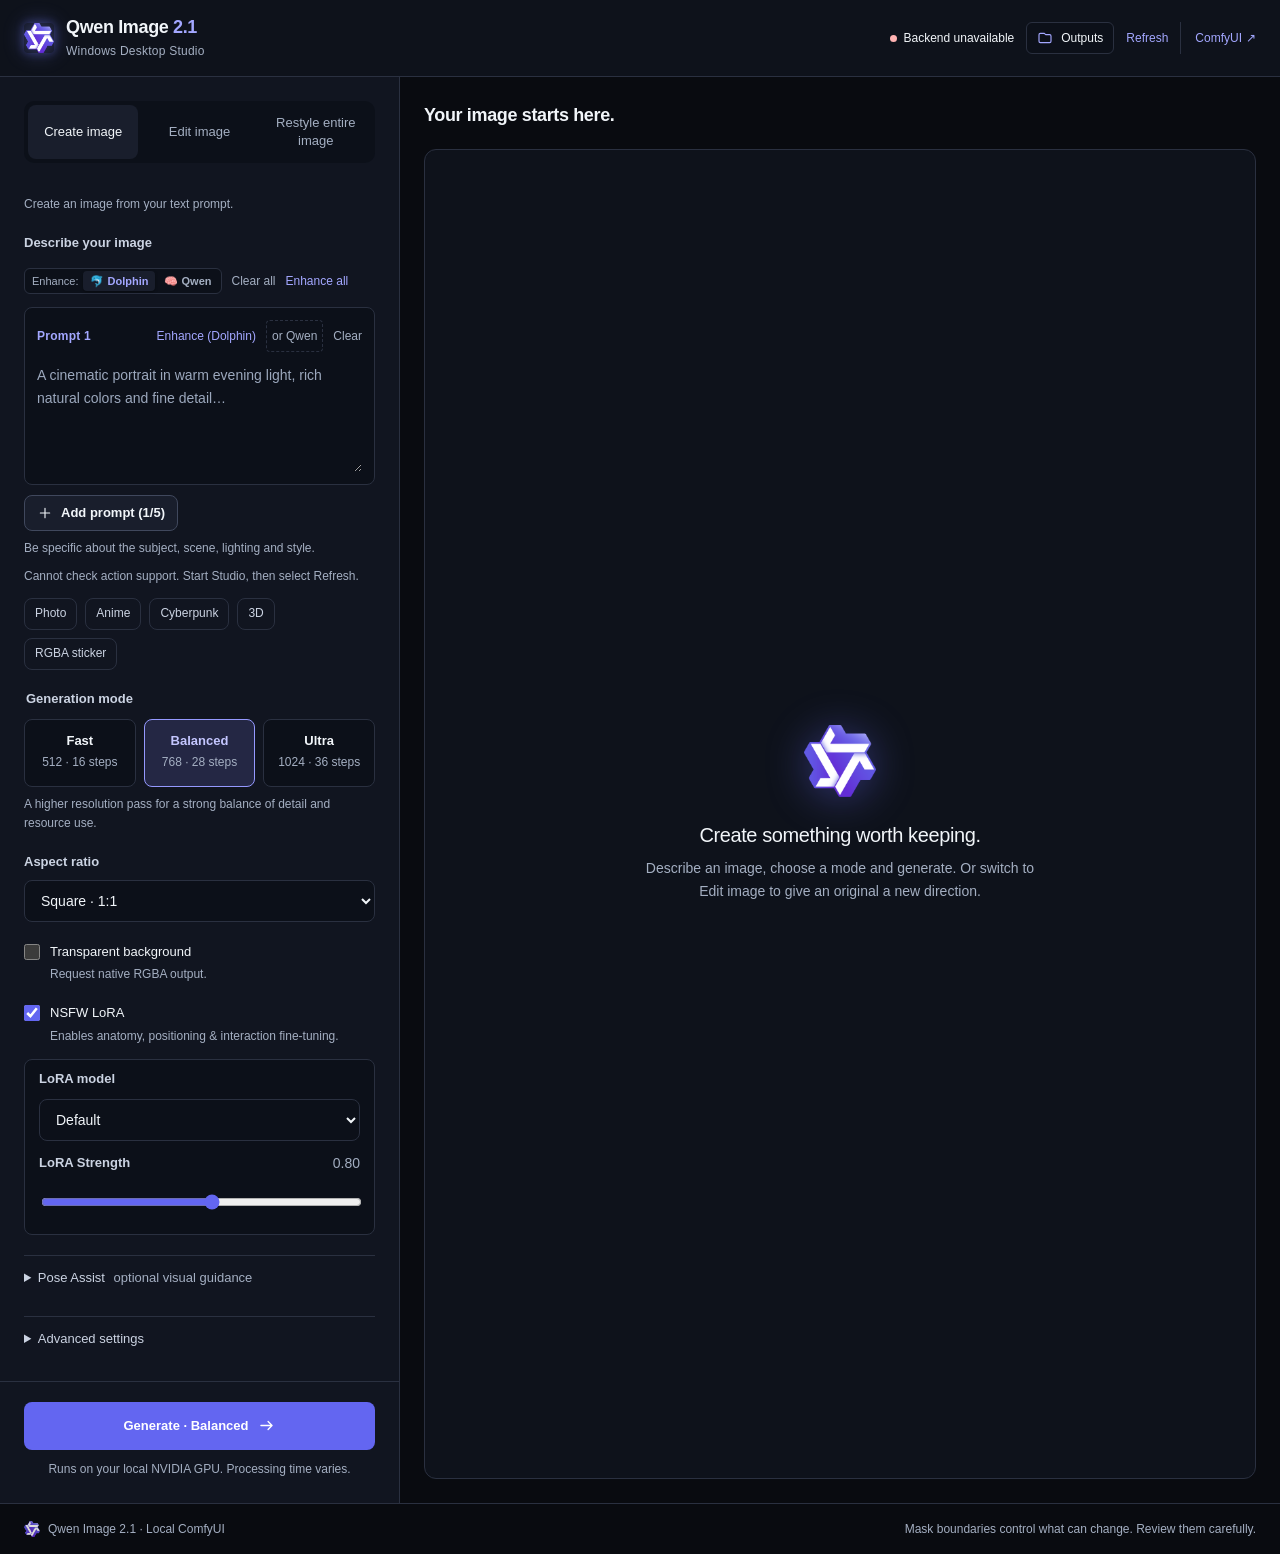
==== commit 8f410265: "feat: Identity Assist restyle workflow with Create/Edit/Restyle tabs and isolated drop handling" ====
--- a/web/index.html
+++ b/web/index.html
@@ -8,8 +8,8 @@
   <link rel="icon" type="image/x-icon" href="/web/favicon.ico">
   <link rel="shortcut icon" href="/web/favicon.ico">
   <link rel="stylesheet" href="/web/studio.css?v=prompt-cleanup-v1">
-  <link rel="stylesheet" href="/web/layout.css?v=pose-assist-description-1">
-  <script src="/web/studio.js?v=pose-assist-description-1" defer></script>
+  <link rel="stylesheet" href="/web/layout.css?v=three-workflows-1">
+  <script src="/web/studio.js?v=three-workflows-1" defer></script>
 </head>
 <body>
   <header class="app-header">
@@ -33,9 +33,10 @@
   </header>
   <main class="studio-layout">
     <section class="controls" aria-label="Studio controls">
-      <div class="task-tabs" role="tablist" aria-label="Workflow"><button id="createTab" class="task-tab selected" type="button" role="tab" aria-selected="true" aria-controls="controlBody" data-task="generate">Create image</button><button id="editTab" class="task-tab" type="button" role="tab" aria-selected="false" aria-controls="controlBody" data-task="edit">Edit image</button></div>
+      <div class="task-tabs" role="tablist" aria-label="Workflow"><button id="createTab" class="task-tab selected" type="button" role="tab" aria-selected="true" aria-controls="controlBody" data-task="generate">Create image</button><button id="editTab" class="task-tab" type="button" role="tab" aria-selected="false" aria-controls="controlBody" data-task="edit" tabindex="-1">Edit image</button><button id="restyleTab" class="task-tab" type="button" role="tab" aria-selected="false" aria-controls="controlBody" data-task="restyle" tabindex="-1">Restyle entire image</button></div>
       <form id="studioForm" novalidate autocomplete="off">
         <div id="controlBody" class="control-body" role="tabpanel" aria-labelledby="createTab">
+          <p id="workflowHint" class="hint workflow-hint">Create an image from your text prompt.</p>
           <div id="sourceSection" class="edit-only" hidden>
             <div class="label-row"><label for="sourceInput">Original image</label><button id="removeSource" type="button" class="text-button" hidden>Remove</button></div>
             <label id="sourceDrop" class="upload-zone" for="sourceInput"><svg viewBox="0 0 24 24" aria-hidden="true"><path d="M12 16V4m-4 4 4-4 4 4M4 15v5h16v-5"/></svg><span id="sourceFileLabel">Choose an image or drop it here</span><small>PNG, JPEG or WebP · up to 25 MB</small></label><input id="sourceInput" class="sr-only" type="file" accept="image/png,image/jpeg,image/webp">
@@ -44,6 +45,34 @@
               <div class="editor-caption"><span id="sourceDimensions"></span><span>Pink = editable</span></div>
             </div>
           </div>
+          <details id="identityDetails" class="advanced identity-studio" open hidden><summary><span class="identity-studio-title">Qwen-Image-Core Studio</span><span class="muted">same person, new action</span></summary>
+            <p id="identityTaskHint" class="hint">Upload one photo of a person. The face crop is prepared from this same photo. Describe the new pose, expression, outfit or scene below.</p>
+            <label id="identityEnableRow" class="check-row" hidden><input id="identityEnabled" type="checkbox"><span>Use the reviewed face reference<small>Use this when repairing facial likeness.</small></span></label>
+            <div id="identityControls" hidden>
+              <label id="identityDrop" class="upload-zone compact" for="identityInput"><span id="identityFileLabel">Choose identity photograph</span><small>PNG, JPEG, WebP or AVIF · up to 25 MB</small></label>
+              <input id="identityInput" class="sr-only" type="file" accept="image/png,image/jpeg,image/webp,image/avif,.avif">
+              <button id="identityUseSource" type="button" class="text-button" hidden>Use original edit photo</button>
+              <button id="identityRemove" type="button" class="text-button" hidden>Remove identity photo</button>
+              <p id="identityStatus" class="hint" role="status" aria-live="polite">Choose a clear photo with the face visible. Review the crop prepared from your upload.</p>
+              <label for="identityFace">Selected face</label><select id="identityFace" disabled><option value="">Upload a photograph first</option></select>
+              <canvas id="identityCanvas" class="identity-preview" aria-label="Identity photograph with the selected head crop outlined" hidden></canvas>
+              <details id="identityCropDetails"><summary>Adjust head crop <span class="muted">manual fallback</span></summary>
+                <p class="hint">Percentages of the photo. Include one face with hair and head context; keep the crop inside the image.</p>
+                <div class="identity-crop-grid">
+                  <div><label for="identityX">Left %</label><input id="identityX" type="number" min="0" max="100" step="0.01" value="0"></div>
+                  <div><label for="identityY">Top %</label><input id="identityY" type="number" min="0" max="100" step="0.01" value="0"></div>
+                  <div><label for="identityW">Width %</label><input id="identityW" type="number" min="0.01" max="100" step="0.01" value="100"></div>
+                  <div><label for="identityH">Height %</label><input id="identityH" type="number" min="0.01" max="100" step="0.01" value="100"></div>
+                </div>
+                <button id="identityApplyCrop" type="button" class="secondary full-width">Preview this head crop</button>
+              </details>
+              <img id="identityHeadPreview" class="identity-preview" alt="Selected identity head crop to approve" hidden>
+              <a id="identityHeadOpen" class="text-button" target="_blank" rel="noopener" hidden>Open full-size head crop</a>
+              <label class="check-row"><input id="identityReviewed" type="checkbox" disabled><span>I reviewed the selected person and head crop<small>Check likeness after generation. New angles and expressions regenerate facial pixels.</small></span></label>
+              <button id="identityContinue" type="button" class="secondary full-width" disabled>Write the action or scene</button>
+              <p class="hint">Describe your changes below, choose a mode, then press Restyle image. Check facial likeness and anatomy in the result.</p>
+            </div>
+          </details>
           <div class="prompt-section">
             <div class="label-row">
               <label id="promptLabel" for="prompt">Describe your image</label>
@@ -102,7 +131,7 @@
               <option value="global">Whole image (Global edit)</option>
             </select>
             <p id="maskMessage" class="hint">Auto detects supported clothes/accessory areas. Movement edits use the whole image; exact outside-pixel preservation requires a reviewed mask.</p>
-            <div id="repairControls" hidden><label for="repairKind">Repair target</label><select id="repairKind"><option value="hand">Hand / wrist</option><option value="leg">Leg / foot</option><option value="contact">Interaction / contact</option></select><p id="repairHint" class="hint">Paint the defect and enough connected joint/context. Review the mask before submitting one repair.</p><button id="cancelRepair" type="button" class="text-button">Leave repair mode</button></div>
+            <div id="repairControls" hidden><label for="repairKind">Repair target</label><select id="repairKind"><option value="hand">Hand / wrist</option><option value="leg">Leg / foot</option><option value="contact">Interaction / contact</option><option value="face">Face / likeness (Identity Assist)</option></select><p id="repairHint" class="hint">Paint the defect and enough connected joint/context. Review the mask before submitting one repair.</p><button id="cancelRepair" type="button" class="text-button">Leave repair mode</button></div>
             <details id="manualMaskDetails" class="manual-mask-details">
               <summary>Manual mask adjustments <span class="muted">optional override</span></summary>
               <div id="maskControls">
@@ -131,9 +160,11 @@
           <fieldset class="mode-fieldset"><legend>Generation mode</legend><div class="mode-buttons"><button type="button" data-mode="fast" aria-pressed="false"><strong>Fast</strong><span id="fastSpec">512 · 16 steps</span></button><button type="button" class="selected" data-mode="balanced" aria-pressed="true"><strong>Balanced</strong><span id="balancedSpec">768 · 28 steps</span></button><button type="button" data-mode="ultra" aria-pressed="false"><strong>Ultra</strong><span id="ultraSpec">1024 · 36 steps</span></button></div><p id="modeDescription" class="hint">A higher resolution pass for a strong balance of detail and resource use.</p></fieldset>
           <div class="generation-settings"><label for="aspectRatio">Aspect ratio</label><select id="aspectRatio"><option value="1:1">Square · 1:1</option><option value="16:9">Landscape · 16:9</option><option value="9:16">Portrait · 9:16</option><option value="4:3">Standard · 4:3</option><option value="3:4">Standard portrait · 3:4</option><option value="3:2">Classic · 3:2</option><option value="2:3">Classic portrait · 2:3</option></select></div>
           <label class="check-row"><input id="transparent" type="checkbox"><span>Transparent background<small>Request native RGBA output.</small></span></label>
-          <label class="check-row"><input id="loraToggle" type="checkbox" checked><span>NSFW Prompt Fidelity (TheseAlpacas V2)<small>Enables anatomy, positioning & interaction fine-tuning.</small></span></label>
+          <label class="check-row"><input id="loraToggle" type="checkbox" checked><span>NSFW LoRA<small>Enables anatomy, positioning & interaction fine-tuning.</small></span></label>
           <div id="loraStrengthContainer" class="lora-slider-row">
-            <div class="label-row"><label for="loraStrength">LoRA Strength</label><span id="loraStrengthVal" class="muted">0.80</span></div>
+            <div class="label-row"><label for="loraSelect">LoRA model</label></div>
+            <select id="loraSelect" aria-label="LoRA model"><option value="">Default</option></select>
+            <div class="label-row lora-strength-label"><label for="loraStrength">LoRA Strength</label><span id="loraStrengthVal" class="muted">0.80</span></div>
             <input id="loraStrength" type="range" min="0" max="1.5" step="0.05" value="0.80">
           </div>
           <details id="poseAssistDetails" class="advanced"><summary>Pose Assist <span class="muted">optional visual guidance</span></summary>
@@ -185,7 +216,7 @@
         <div id="batchGallery" class="batch-gallery" role="tablist" aria-label="Batch images"></div>
       </div>
       <div id="outputError" class="notice error" role="alert" hidden></div>
-      <button id="repairResult" type="button" class="secondary" hidden>Repair a hand, leg or contact area</button>
+      <button id="repairResult" type="button" class="secondary" hidden>Repair a face, hand, leg or contact area</button>
       <div id="preview" class="preview">
         <div id="emptyState" class="empty-state">
           <img src="/assets/qwen_icon.png" class="empty-state-qwen-logo" alt="Qwen Logo" width="72" height="72">
--- a/web/studio.css
+++ b/web/studio.css
@@ -96,3 +96,5 @@
 .loading-step-detail{color:var(--accent);font-weight:500}
 .lora-slider-row{margin-top:-6px;padding:10px 14px;background:var(--field);border-radius:8px;border:1px solid var(--border);transition:opacity 0.2s ease}
 .lora-slider-row.disabled{opacity:.35;pointer-events:none}
+.lora-slider-row select{width:100%;margin-bottom:10px}
+.lora-slider-row .lora-strength-label{margin-top:2px}
--- a/web/layout.css
+++ b/web/layout.css
@@ -19,8 +19,9 @@
 .header-tools > .text-button, .comfy-link { min-height: 32px; display: inline-flex; align-items: center; white-space: nowrap; }
 .comfy-link { gap: 4px; }
 
-.task-tabs { margin: var(--app-gutter) var(--app-gutter) 0; }
-.task-tab { min-height: 42px; padding: 10px 12px; font-size: var(--app-control-size); font-weight: 500; line-height: 1.4; }
+.task-tabs { display: grid; grid-template-columns: repeat(3, minmax(0, 1fr)); margin: var(--app-gutter) var(--app-gutter) 0; }
+.task-tab { min-width: 0; min-height: 54px; padding: 8px 5px; font-size: var(--app-control-size); font-weight: 500; line-height: 1.4; }
+.workflow-hint { margin: 0; }
 .control-body { gap: var(--app-section-gap); padding: var(--app-gutter); }
 .control-body > *, .prompt-section, .prompt-card { min-width: 0; }
 .label-row { align-items: center; gap: 12px; flex-wrap: wrap; margin-bottom: 10px; }
@@ -137,3 +138,14 @@
 #poseOpen { margin-right: 12px; }
 #poseControls > select, #poseControls > label { margin-top: 10px; }
 #repairResult { margin-top: 12px; }
+.identity-preview { display: block; width: 100%; max-height: 220px; object-fit: contain; margin: 12px 0; }
+#identityControls { min-width: 0; }
+#identityControls > label[for="identityFace"] { display: block; margin-top: 12px; }
+#identityControls > .text-button { margin-right: 12px; }
+.identity-crop-grid { display: grid; grid-template-columns: repeat(2, minmax(0, 1fr)); gap: 12px; margin: 12px 0; }
+.identity-crop-grid input { width: 100%; min-width: 0; }
+.identity-studio { padding-top: 0; }
+.identity-studio > summary { display: list-item; }
+.identity-studio-title { font-weight: 600; }
+.identity-studio > summary .muted { display: block; margin-top: 2px; }
+#identityContinue { margin-top: 12px; }
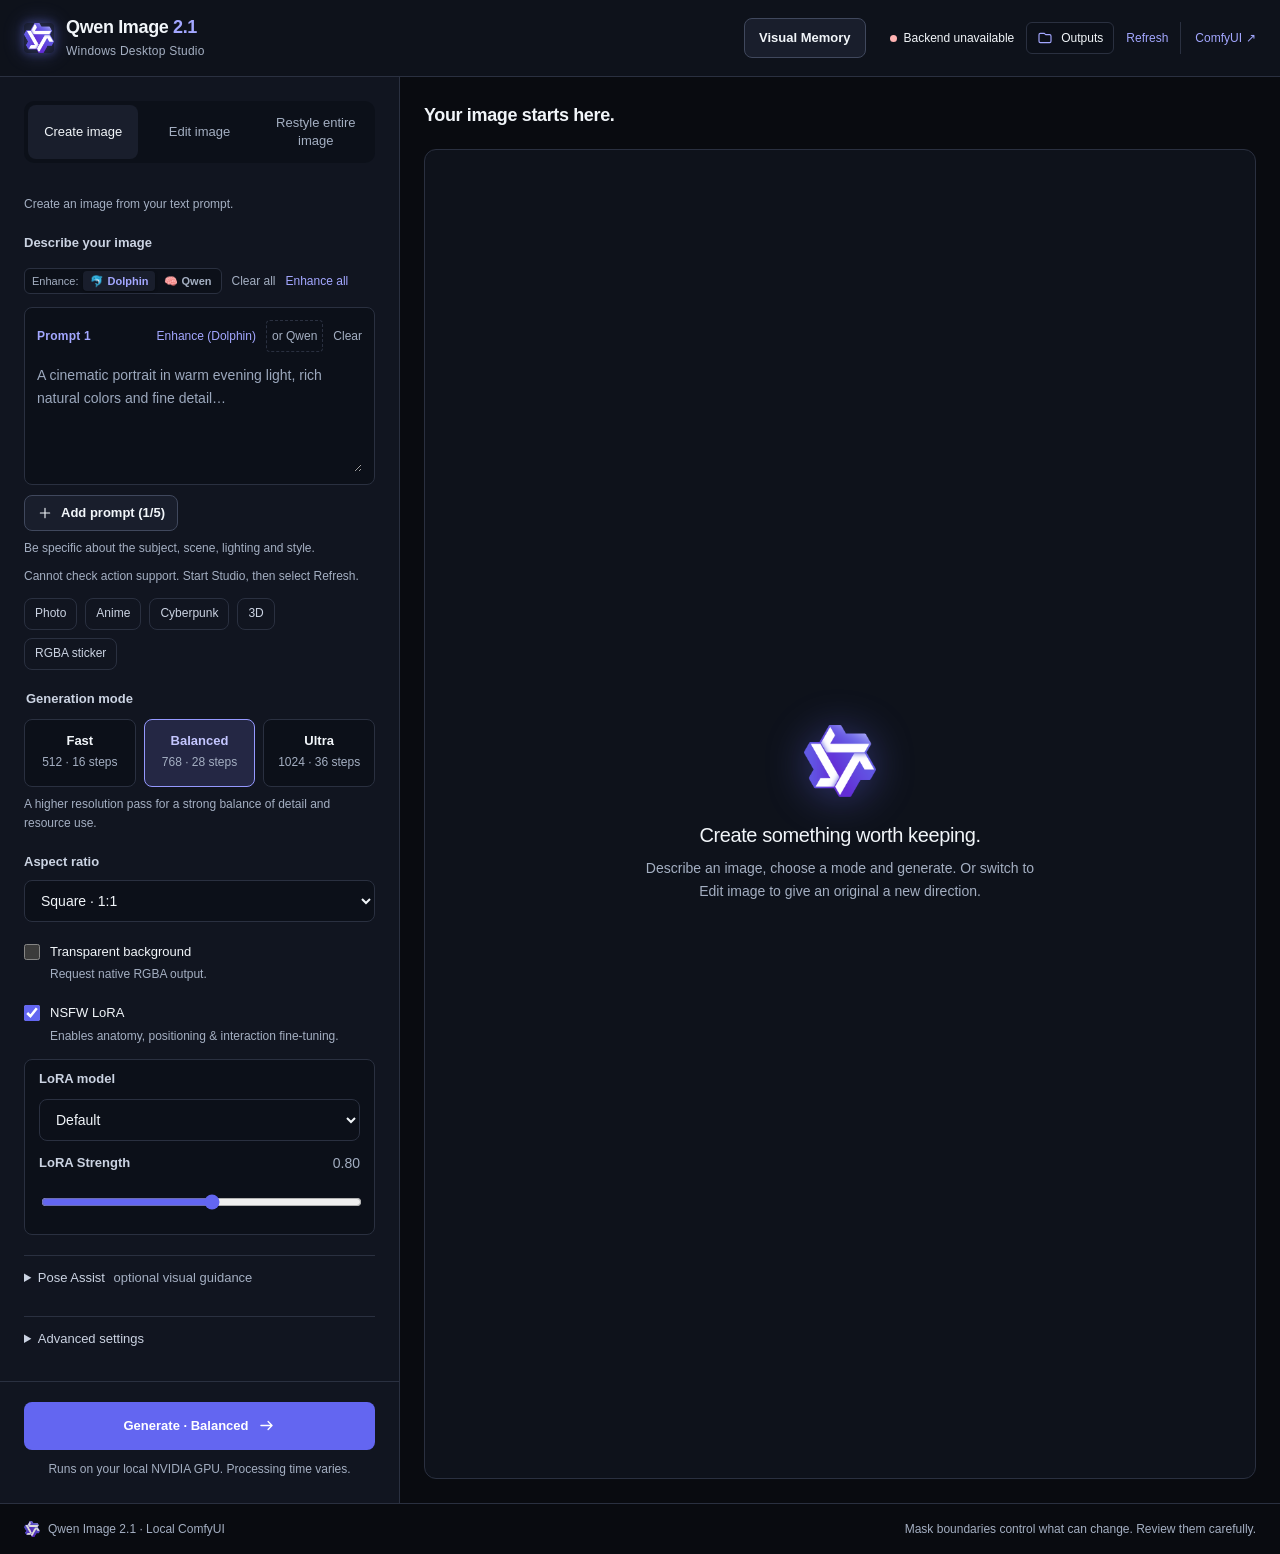
==== commit 51ea2614: "feat: Add Visual Memory story mode, multi-scene continuity, and mobile LAN access" ====
--- a/web/index.html
+++ b/web/index.html
@@ -9,7 +9,7 @@
   <link rel="shortcut icon" href="/web/favicon.ico">
   <link rel="stylesheet" href="/web/studio.css?v=prompt-cleanup-v1">
   <link rel="stylesheet" href="/web/layout.css?v=three-workflows-1">
-  <script src="/web/studio.js?v=three-workflows-1" defer></script>
+  <script src="/web/studio.js?v=three-workflows-2" defer></script>
 </head>
 <body>
   <header class="app-header">
@@ -18,6 +18,7 @@
       <span>Qwen Image <strong>2.1</strong><small>Windows Desktop Studio</small></span>
     </a>
     <div class="header-tools">
+      <a href="/story" class="secondary">Visual Memory</a>
       <div id="hardwareStats" class="hardware-stats">
         <span id="gpuStatBadge" class="hw-badge" hidden><span class="hw-dot"></span><span id="gpuStatText">GPU</span></span>
         <span id="ramStatBadge" class="hw-badge hw-badge-secondary" hidden><span id="ramStatText">RAM</span></span>
@@ -69,6 +70,27 @@
               <img id="identityHeadPreview" class="identity-preview" alt="Selected identity head crop to approve" hidden>
               <a id="identityHeadOpen" class="text-button" target="_blank" rel="noopener" hidden>Open full-size head crop</a>
               <label class="check-row"><input id="identityReviewed" type="checkbox" disabled><span>I reviewed the selected person and head crop<small>Check likeness after generation. New angles and expressions regenerate facial pixels.</small></span></label>
+              <label id="faceDetailRow" class="check-row"><input id="faceDetailEnabled" type="checkbox" checked><span>Sharpen small faces<small>Enhances facial clarity on full-body and small-head generations (+~30 s).</small></span></label>
+              <details id="multiAngleDetails" class="multi-angle-section">
+                <summary>Additional angles <span class="muted">optional, for profile/extreme poses</span></summary>
+                <p class="hint">Upload extra photos of the person. When poses turn sideways, the model automatically selects the best matching angle.</p>
+                <div style="display: grid; grid-template-columns: 1fr 1fr; gap: 8px; margin-top: 8px;">
+                  <div>
+                    <label for="identityThreeQuarterInput" style="font-size: 11px; color: var(--muted, #888); display: block; margin-bottom: 4px;">3/4 View</label>
+                    <label id="identityThreeQuarterDrop" class="upload-zone compact" for="identityThreeQuarterInput">
+                      <span id="identityThreeQuarterLabel">Choose 3/4 photo</span>
+                    </label>
+                    <input id="identityThreeQuarterInput" class="sr-only" type="file" accept="image/png,image/jpeg,image/webp">
+                  </div>
+                  <div>
+                    <label for="identityProfileInput" style="font-size: 11px; color: var(--muted, #888); display: block; margin-bottom: 4px;">Profile View</label>
+                    <label id="identityProfileDrop" class="upload-zone compact" for="identityProfileInput">
+                      <span id="identityProfileLabel">Choose profile photo</span>
+                    </label>
+                    <input id="identityProfileInput" class="sr-only" type="file" accept="image/png,image/jpeg,image/webp">
+                  </div>
+                </div>
+              </details>
               <button id="identityContinue" type="button" class="secondary full-width" disabled>Write the action or scene</button>
               <p class="hint">Describe your changes below, choose a mode, then press Restyle image. Check facial likeness and anatomy in the result.</p>
             </div>
@@ -247,7 +269,7 @@
         </div>
         <div id="comparison" class="comparison" hidden><img id="resultImage" alt="Qwen generated result"><img id="beforeImage" class="before-image" alt="Original image before editing" hidden><div id="comparisonLine" class="comparison-line" hidden></div><span id="beforeBadge" class="image-badge before-badge" hidden>Original</span><span id="afterBadge" class="image-badge after-badge" hidden>Edited</span></div>
       </div>
-      <div id="resultTools" hidden><div id="comparisonControls" class="comparison-controls" hidden><label for="compareRange">Original / edited</label><input id="compareRange" type="range" min="0" max="100" value="50" aria-label="Reveal original or edited image"><button id="toggleCompare" type="button" class="text-button" aria-pressed="true">Hide original</button></div><div class="result-actions"><a id="downloadImage" class="secondary" href="#" download="qwen-image.png">Download PNG</a><button id="revealInExplorer" type="button" class="secondary" title="Highlight image in Windows File Explorer"><svg viewBox="0 0 24 24" aria-hidden="true" width="14" height="14" style="margin-right:4px;"><path d="M3 7v10a2 2 0 002 2h14a2 2 0 002-2V9a2 2 0 00-2-2h-6l-2-2H5a2 2 0 00-2 2z"/></svg>Show in folder</button><button id="editResult" type="button" class="secondary">Edit this image</button></div><p id="resultSummary" class="result-summary"></p><div id="resultWarnings" class="notice" hidden></div><details class="result-details"><summary>Generation details</summary><pre id="resultMetadata"></pre></details></div>
+      <div id="resultTools" hidden><div id="comparisonControls" class="comparison-controls" hidden><label for="compareRange">Original / edited</label><input id="compareRange" type="range" min="0" max="100" value="50" aria-label="Reveal original or edited image"><button id="toggleCompare" type="button" class="text-button" aria-pressed="true">Hide original</button></div><div class="result-actions"><a id="downloadImage" class="secondary" href="#" download="qwen-image.png">Download PNG</a><button id="revealInExplorer" type="button" class="secondary" title="Highlight image in Windows File Explorer"><svg viewBox="0 0 24 24" aria-hidden="true" width="14" height="14" style="margin-right:4px;"><path d="M3 7v10a2 2 0 002 2h14a2 2 0 002-2V9a2 2 0 00-2-2h-6l-2-2H5a2 2 0 00-2 2z"/></svg>Show in folder</button><button id="editResult" type="button" class="secondary">Edit this image</button><button id="sharpenFaceBtn" type="button" class="secondary" hidden>Sharpen face</button></div><p id="resultSummary" class="result-summary"></p><div id="resultWarnings" class="notice" hidden></div><details class="result-details"><summary>Generation details</summary><pre id="resultMetadata"></pre></details></div>
     </section>
   </main>
   <footer class="app-footer"><div class="footer-left"><img src="/assets/qwen_icon.png" alt="" width="16" height="16"><span>Qwen Image 2.1 · Local ComfyUI</span></div><span>Mask boundaries control what can change. Review them carefully.</span></footer>
